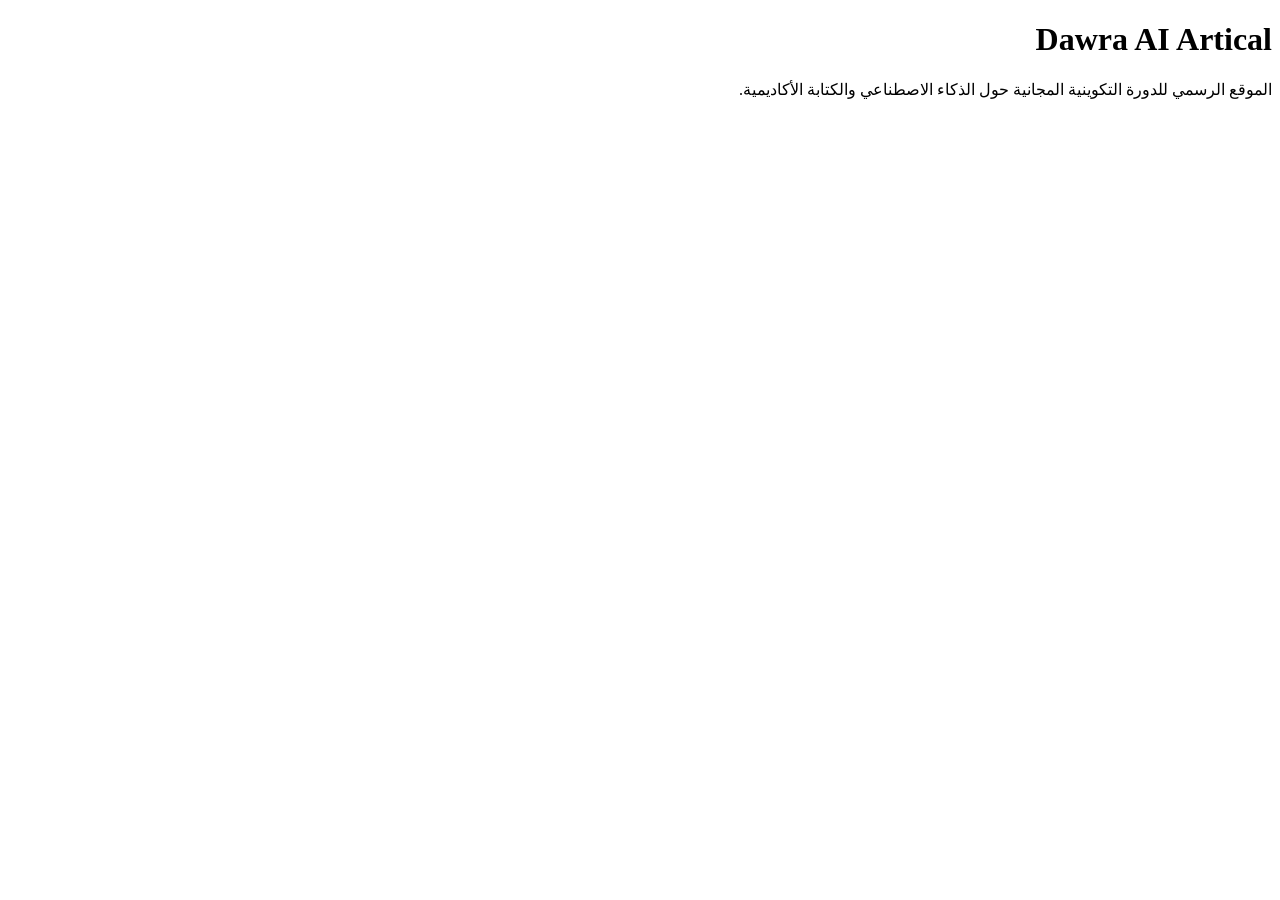
==== website/index.html @ 4ac56933 "chore: initialize website/index.html" ====
<!DOCTYPE html>
<html lang="ar" dir="rtl">
<head>
  <meta charset="UTF-8">
  <meta name="viewport" content="width=device-width, initial-scale=1.0">
  <title>Dawra AI Artical</title>
  <link rel="stylesheet" href="assets/css/style.css">
</head>
<body>
  <main>
    <h1>Dawra AI Artical</h1>
    <p>الموقع الرسمي للدورة التكوينية المجانية حول الذكاء الاصطناعي والكتابة الأكاديمية.</p>
  </main>

  <script src="assets/js/app.js"></script>
</body>
</html>
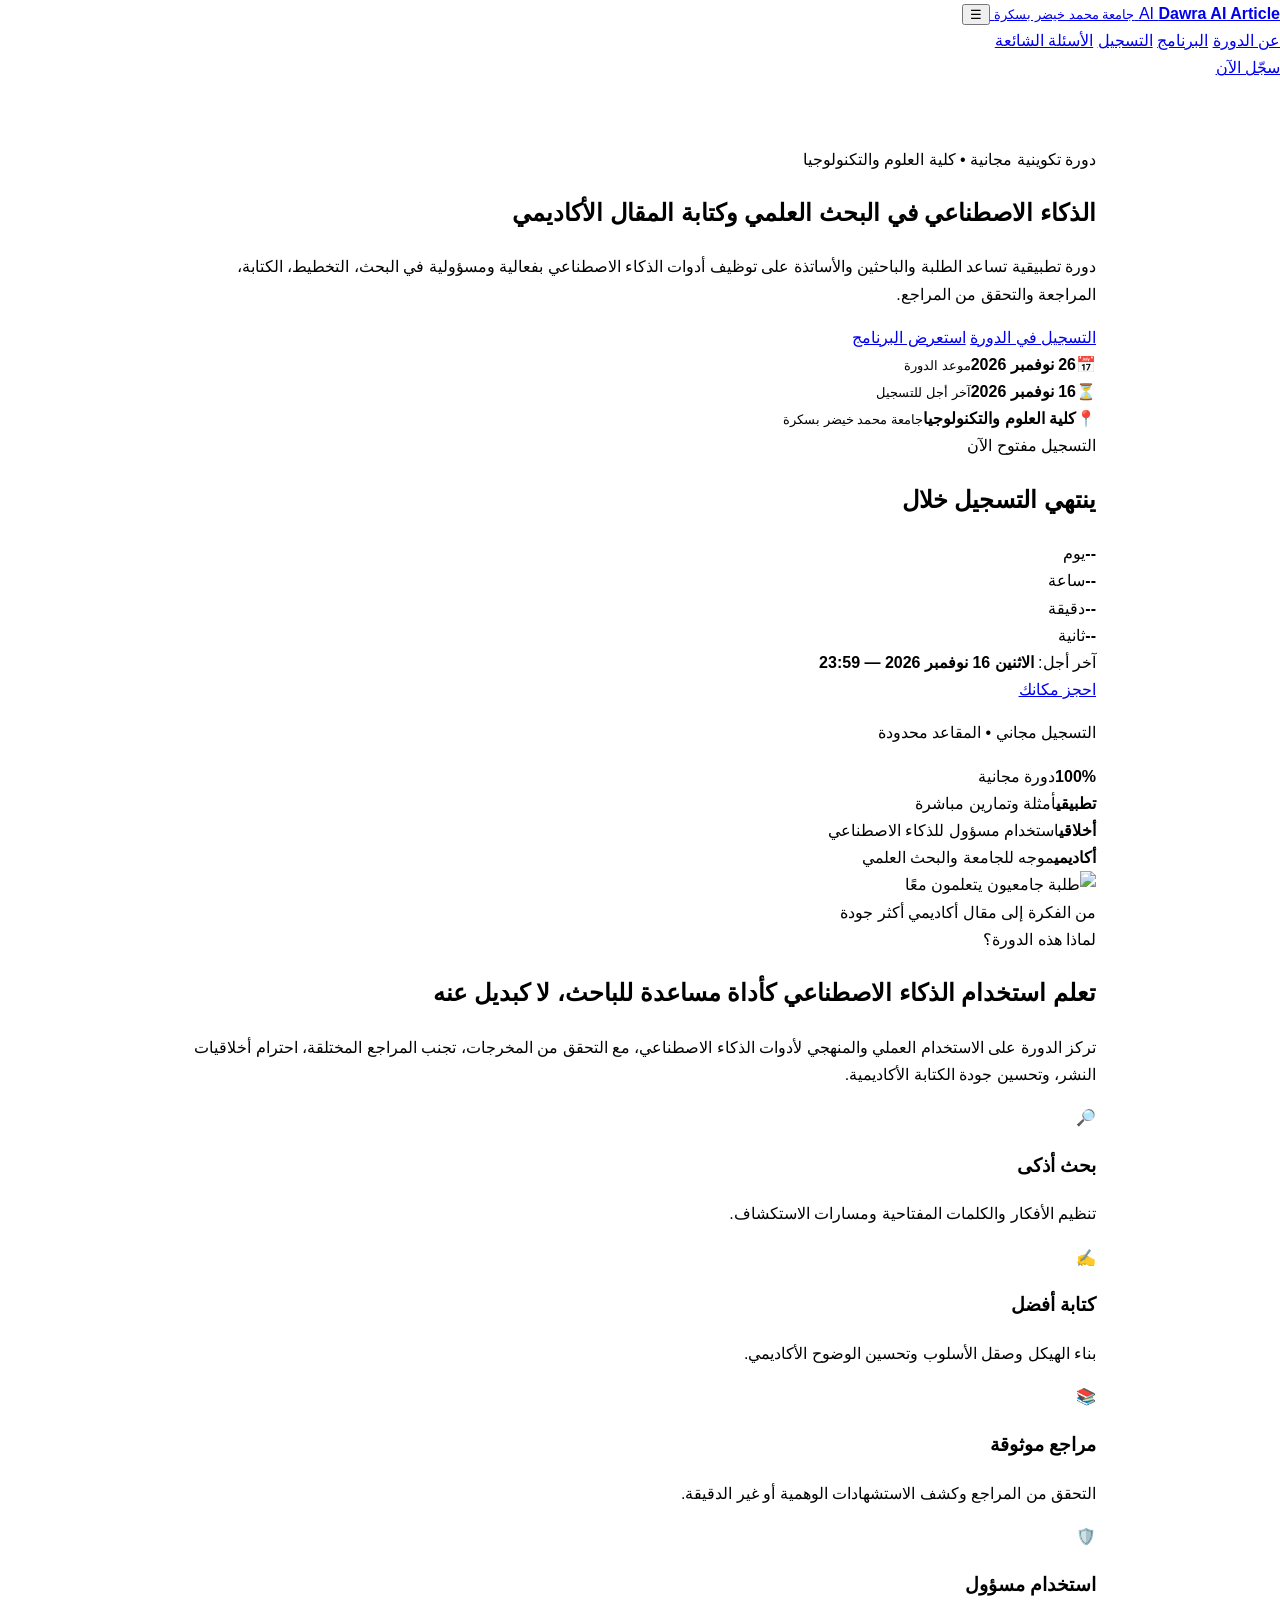
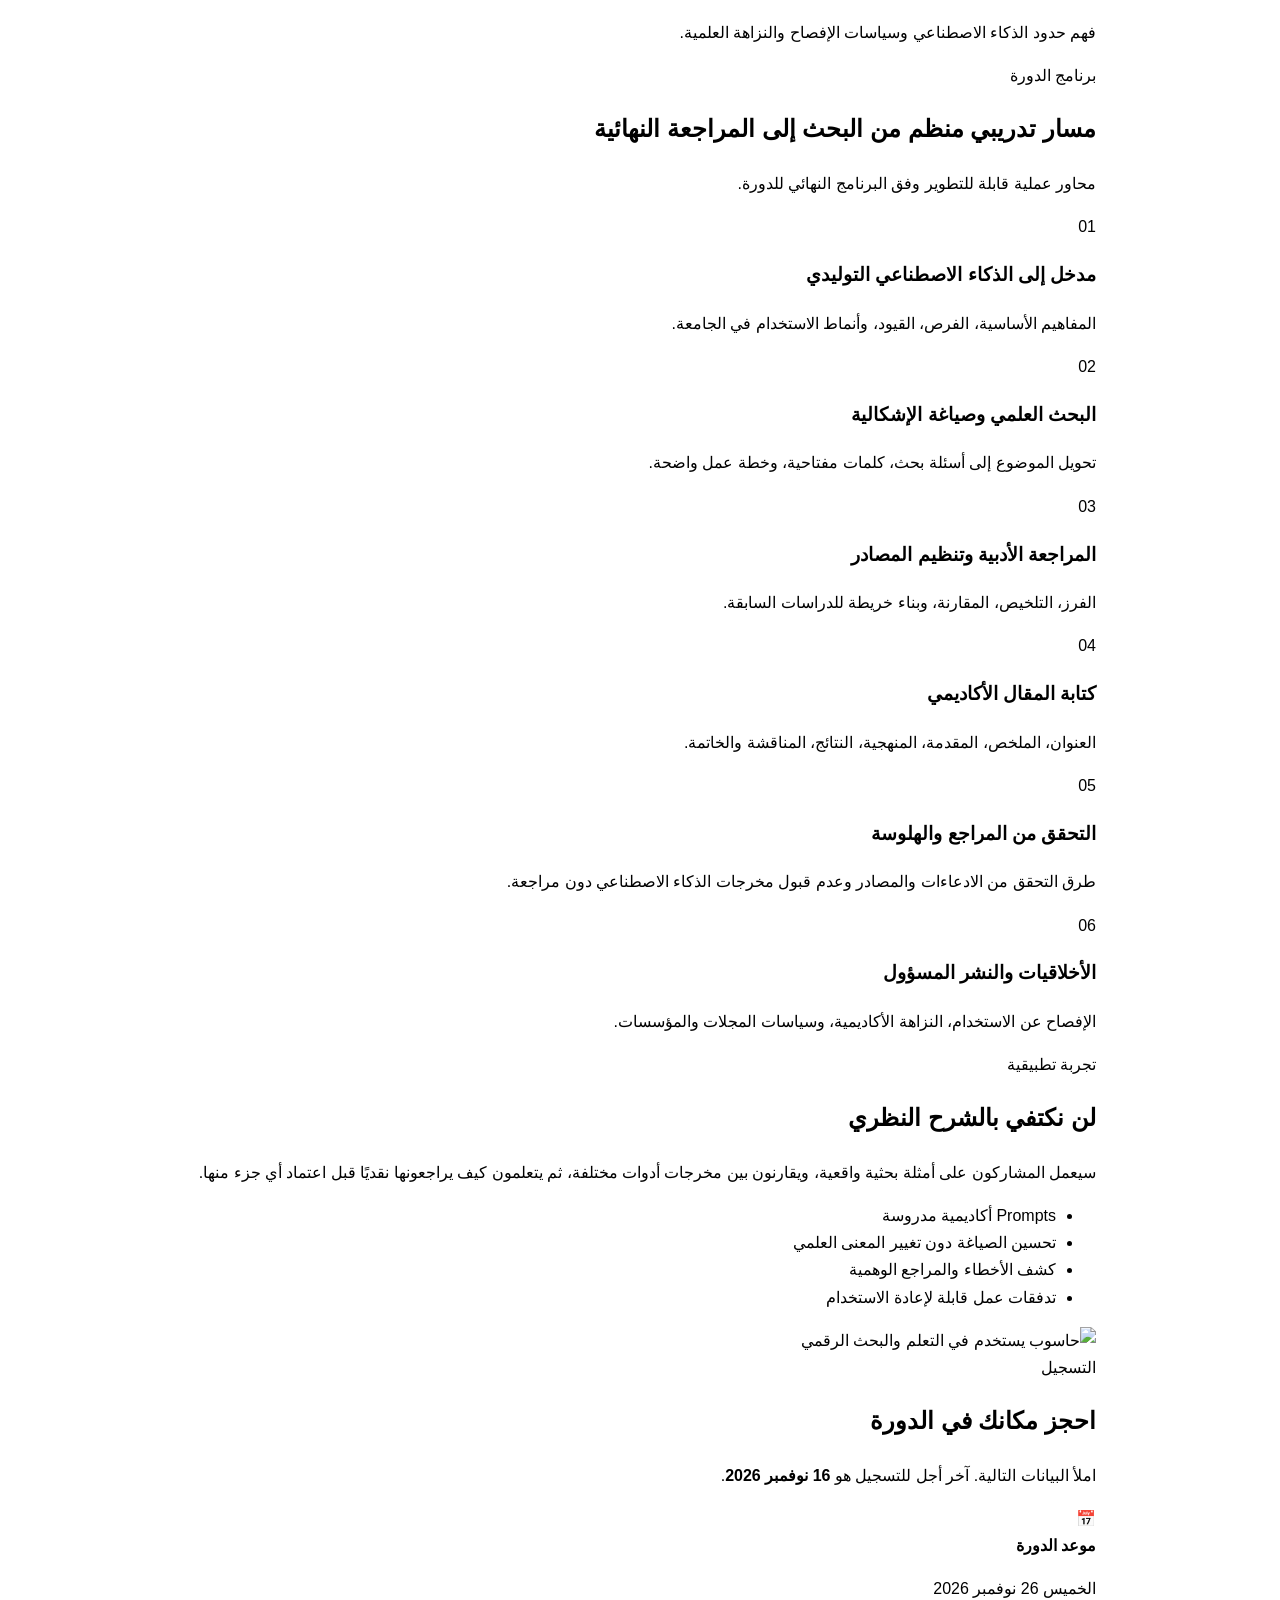
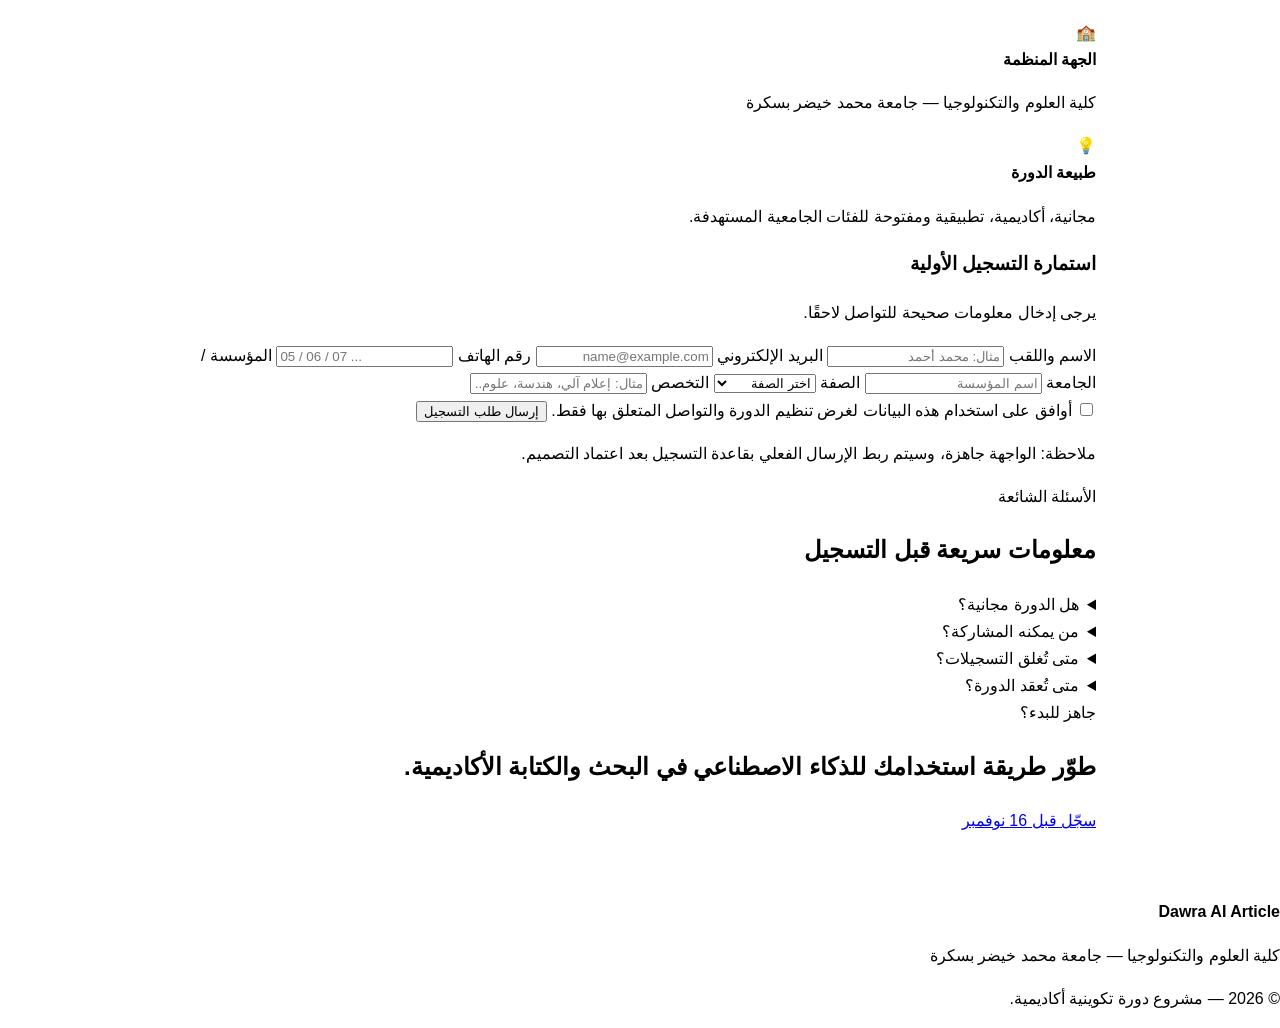
==== commit c2850a50: "feat: redesign course landing page" ====
--- a/website/index.html
+++ b/website/index.html
@@ -3,14 +3,241 @@
 <head>
   <meta charset="UTF-8">
   <meta name="viewport" content="width=device-width, initial-scale=1.0">
-  <title>Dawra AI Artical</title>
+  <meta name="description" content="دورة تكوينية مجانية حول الذكاء الاصطناعي في البحث العلمي وكتابة المقال الأكاديمي - كلية العلوم والتكنولوجيا، جامعة محمد خيضر بسكرة.">
+  <title>دورة الذكاء الاصطناعي والكتابة الأكاديمية | جامعة بسكرة</title>
+  <link rel="preconnect" href="https://fonts.googleapis.com">
+  <link rel="preconnect" href="https://fonts.gstatic.com" crossorigin>
+  <link href="https://fonts.googleapis.com/css2?family=Cairo:wght@400;500;600;700;800&display=swap" rel="stylesheet">
   <link rel="stylesheet" href="assets/css/style.css">
 </head>
 <body>
-  <main>
-    <h1>Dawra AI Artical</h1>
-    <p>الموقع الرسمي للدورة التكوينية المجانية حول الذكاء الاصطناعي والكتابة الأكاديمية.</p>
+  <header class="topbar">
+    <div class="container topbar-inner">
+      <a class="brand" href="#home" aria-label="الصفحة الرئيسية">
+        <span class="brand-mark">AI</span>
+        <span>
+          <strong>Dawra AI Article</strong>
+          <small>جامعة محمد خيضر بسكرة</small>
+        </span>
+      </a>
+      <button class="menu-toggle" type="button" aria-label="فتح القائمة" aria-expanded="false">☰</button>
+      <nav class="nav" aria-label="التنقل الرئيسي">
+        <a href="#about">عن الدورة</a>
+        <a href="#program">البرنامج</a>
+        <a href="#register">التسجيل</a>
+        <a href="#faq">الأسئلة الشائعة</a>
+      </nav>
+      <a class="btn btn-small btn-primary desktop-cta" href="#register">سجّل الآن</a>
+    </div>
+  </header>
+
+  <main id="home">
+    <section class="hero">
+      <div class="hero-overlay"></div>
+      <div class="container hero-grid">
+        <div class="hero-content">
+          <div class="eyebrow">دورة تكوينية مجانية • كلية العلوم والتكنولوجيا</div>
+          <h1>الذكاء الاصطناعي في <span>البحث العلمي وكتابة المقال الأكاديمي</span></h1>
+          <p class="hero-lead">
+            دورة تطبيقية تساعد الطلبة والباحثين والأساتذة على توظيف أدوات الذكاء الاصطناعي
+            بفعالية ومسؤولية في البحث، التخطيط، الكتابة، المراجعة والتحقق من المراجع.
+          </p>
+          <div class="hero-actions">
+            <a class="btn btn-primary" href="#register">التسجيل في الدورة</a>
+            <a class="btn btn-ghost" href="#program">استعرض البرنامج</a>
+          </div>
+          <div class="hero-meta">
+            <div><span>📅</span><strong>26 نوفمبر 2026</strong><small>موعد الدورة</small></div>
+            <div><span>⏳</span><strong>16 نوفمبر 2026</strong><small>آخر أجل للتسجيل</small></div>
+            <div><span>📍</span><strong>كلية العلوم والتكنولوجيا</strong><small>جامعة محمد خيضر بسكرة</small></div>
+          </div>
+        </div>
+
+        <aside class="countdown-card" aria-label="العد التنازلي للتسجيل">
+          <span class="countdown-label">التسجيل مفتوح الآن</span>
+          <h2>ينتهي التسجيل خلال</h2>
+          <div class="countdown" id="countdown">
+            <div><strong id="days">--</strong><span>يوم</span></div>
+            <div><strong id="hours">--</strong><span>ساعة</span></div>
+            <div><strong id="minutes">--</strong><span>دقيقة</span></div>
+            <div><strong id="seconds">--</strong><span>ثانية</span></div>
+          </div>
+          <div class="deadline-note">
+            آخر أجل: <strong>الاثنين 16 نوفمبر 2026 — 23:59</strong>
+          </div>
+          <a class="btn btn-primary btn-block" href="#register">احجز مكانك</a>
+          <p class="microcopy">التسجيل مجاني • المقاعد محدودة</p>
+        </aside>
+      </div>
+    </section>
+
+    <section class="stats-strip" aria-label="معلومات مختصرة">
+      <div class="container stats-grid">
+        <div><strong>100%</strong><span>دورة مجانية</span></div>
+        <div><strong>تطبيقي</strong><span>أمثلة وتمارين مباشرة</span></div>
+        <div><strong>أخلاقي</strong><span>استخدام مسؤول للذكاء الاصطناعي</span></div>
+        <div><strong>أكاديمي</strong><span>موجه للجامعة والبحث العلمي</span></div>
+      </div>
+    </section>
+
+    <section class="section" id="about">
+      <div class="container split">
+        <div class="media-card">
+          <img src="https://images.unsplash.com/photo-1523240795612-9a054b0db644?auto=format&fit=crop&w=1200&q=85" alt="طلبة جامعيون يتعلمون معًا">
+          <div class="media-badge">من الفكرة إلى مقال أكاديمي أكثر جودة</div>
+        </div>
+        <div>
+          <span class="section-kicker">لماذا هذه الدورة؟</span>
+          <h2>تعلم استخدام الذكاء الاصطناعي كأداة مساعدة للباحث، لا كبديل عنه</h2>
+          <p class="section-text">
+            تركز الدورة على الاستخدام العملي والمنهجي لأدوات الذكاء الاصطناعي، مع التحقق من
+            المخرجات، تجنب المراجع المختلقة، احترام أخلاقيات النشر، وتحسين جودة الكتابة الأكاديمية.
+          </p>
+          <div class="feature-grid">
+            <article><span>🔎</span><h3>بحث أذكى</h3><p>تنظيم الأفكار والكلمات المفتاحية ومسارات الاستكشاف.</p></article>
+            <article><span>✍️</span><h3>كتابة أفضل</h3><p>بناء الهيكل وصقل الأسلوب وتحسين الوضوح الأكاديمي.</p></article>
+            <article><span>📚</span><h3>مراجع موثوقة</h3><p>التحقق من المراجع وكشف الاستشهادات الوهمية أو غير الدقيقة.</p></article>
+            <article><span>🛡️</span><h3>استخدام مسؤول</h3><p>فهم حدود الذكاء الاصطناعي وسياسات الإفصاح والنزاهة العلمية.</p></article>
+          </div>
+        </div>
+      </div>
+    </section>
+
+    <section class="section section-soft" id="program">
+      <div class="container">
+        <div class="section-heading">
+          <span class="section-kicker">برنامج الدورة</span>
+          <h2>مسار تدريبي منظم من البحث إلى المراجعة النهائية</h2>
+          <p>محاور عملية قابلة للتطوير وفق البرنامج النهائي للدورة.</p>
+        </div>
+        <div class="timeline">
+          <article><span class="step">01</span><div><h3>مدخل إلى الذكاء الاصطناعي التوليدي</h3><p>المفاهيم الأساسية، الفرص، القيود، وأنماط الاستخدام في الجامعة.</p></div></article>
+          <article><span class="step">02</span><div><h3>البحث العلمي وصياغة الإشكالية</h3><p>تحويل الموضوع إلى أسئلة بحث، كلمات مفتاحية، وخطة عمل واضحة.</p></div></article>
+          <article><span class="step">03</span><div><h3>المراجعة الأدبية وتنظيم المصادر</h3><p>الفرز، التلخيص، المقارنة، وبناء خريطة للدراسات السابقة.</p></div></article>
+          <article><span class="step">04</span><div><h3>كتابة المقال الأكاديمي</h3><p>العنوان، الملخص، المقدمة، المنهجية، النتائج، المناقشة والخاتمة.</p></div></article>
+          <article><span class="step">05</span><div><h3>التحقق من المراجع والهلوسة</h3><p>طرق التحقق من الادعاءات والمصادر وعدم قبول مخرجات الذكاء الاصطناعي دون مراجعة.</p></div></article>
+          <article><span class="step">06</span><div><h3>الأخلاقيات والنشر المسؤول</h3><p>الإفصاح عن الاستخدام، النزاهة الأكاديمية، وسياسات المجلات والمؤسسات.</p></div></article>
+        </div>
+      </div>
+    </section>
+
+    <section class="section showcase">
+      <div class="container showcase-grid">
+        <div>
+          <span class="section-kicker light">تجربة تطبيقية</span>
+          <h2>لن نكتفي بالشرح النظري</h2>
+          <p>سيعمل المشاركون على أمثلة بحثية واقعية، ويقارنون بين مخرجات أدوات مختلفة، ثم يتعلمون كيف يراجعونها نقديًا قبل اعتماد أي جزء منها.</p>
+          <ul class="check-list">
+            <li>Prompts أكاديمية مدروسة</li>
+            <li>تحسين الصياغة دون تغيير المعنى العلمي</li>
+            <li>كشف الأخطاء والمراجع الوهمية</li>
+            <li>تدفقات عمل قابلة لإعادة الاستخدام</li>
+          </ul>
+        </div>
+        <img src="https://images.unsplash.com/photo-1516321318423-f06f85e504b3?auto=format&fit=crop&w=1200&q=85" alt="حاسوب يستخدم في التعلم والبحث الرقمي">
+      </div>
+    </section>
+
+    <section class="section" id="register">
+      <div class="container registration-grid">
+        <div class="registration-copy">
+          <span class="section-kicker">التسجيل</span>
+          <h2>احجز مكانك في الدورة</h2>
+          <p>املأ البيانات التالية. آخر أجل للتسجيل هو <strong>16 نوفمبر 2026</strong>.</p>
+          <div class="info-box">
+            <span>📅</span>
+            <div><strong>موعد الدورة</strong><p>الخميس 26 نوفمبر 2026</p></div>
+          </div>
+          <div class="info-box">
+            <span>🏫</span>
+            <div><strong>الجهة المنظمة</strong><p>كلية العلوم والتكنولوجيا — جامعة محمد خيضر بسكرة</p></div>
+          </div>
+          <div class="info-box">
+            <span>💡</span>
+            <div><strong>طبيعة الدورة</strong><p>مجانية، أكاديمية، تطبيقية ومفتوحة للفئات الجامعية المستهدفة.</p></div>
+          </div>
+        </div>
+
+        <form class="registration-form" id="registrationForm">
+          <div class="form-head">
+            <h3>استمارة التسجيل الأولية</h3>
+            <p>يرجى إدخال معلومات صحيحة للتواصل لاحقًا.</p>
+          </div>
+          <div class="field-grid">
+            <label>الاسم واللقب
+              <input type="text" name="fullName" autocomplete="name" required placeholder="مثال: محمد أحمد">
+            </label>
+            <label>البريد الإلكتروني
+              <input type="email" name="email" autocomplete="email" required placeholder="name@example.com">
+            </label>
+            <label>رقم الهاتف
+              <input type="tel" name="phone" autocomplete="tel" required placeholder="05 / 06 / 07 ...">
+            </label>
+            <label>المؤسسة / الجامعة
+              <input type="text" name="institution" required placeholder="اسم المؤسسة">
+            </label>
+            <label>الصفة
+              <select name="profile" required>
+                <option value="">اختر الصفة</option>
+                <option>طالب ليسانس</option>
+                <option>طالب ماستر</option>
+                <option>طالب دكتوراه</option>
+                <option>أستاذ جامعي</option>
+                <option>باحث</option>
+                <option>موظف جامعي</option>
+                <option>أخرى</option>
+              </select>
+            </label>
+            <label>التخصص
+              <input type="text" name="specialty" required placeholder="مثال: إعلام آلي، هندسة، علوم...">
+            </label>
+          </div>
+          <label class="consent">
+            <input type="checkbox" required>
+            <span>أوافق على استخدام هذه البيانات لغرض تنظيم الدورة والتواصل المتعلق بها فقط.</span>
+          </label>
+          <button class="btn btn-primary btn-block" type="submit">إرسال طلب التسجيل</button>
+          <p class="form-note">ملاحظة: الواجهة جاهزة، وسيتم ربط الإرسال الفعلي بقاعدة التسجيل بعد اعتماد التصميم.</p>
+          <div class="form-message" id="formMessage" role="status" aria-live="polite"></div>
+        </form>
+      </div>
+    </section>
+
+    <section class="section section-soft" id="faq">
+      <div class="container">
+        <div class="section-heading">
+          <span class="section-kicker">الأسئلة الشائعة</span>
+          <h2>معلومات سريعة قبل التسجيل</h2>
+        </div>
+        <div class="faq-list">
+          <details><summary>هل الدورة مجانية؟</summary><p>نعم، الدورة معلنة كدورة تكوينية مجانية.</p></details>
+          <details><summary>من يمكنه المشاركة؟</summary><p>الطلبة، طلبة الدكتوراه، الباحثون، الأساتذة والمهتمون بالكتابة الأكاديمية والذكاء الاصطناعي.</p></details>
+          <details><summary>متى تُغلق التسجيلات؟</summary><p>يُغلق التسجيل يوم 16 نوفمبر 2026 الساعة 23:59 بتوقيت الجزائر.</p></details>
+          <details><summary>متى تُعقد الدورة؟</summary><p>الموعد المقترح هو الخميس 26 نوفمبر 2026.</p></details>
+        </div>
+      </div>
+    </section>
+
+    <section class="final-cta">
+      <div class="container final-cta-inner">
+        <div>
+          <span>جاهز للبدء؟</span>
+          <h2>طوّر طريقة استخدامك للذكاء الاصطناعي في البحث والكتابة الأكاديمية.</h2>
+        </div>
+        <a class="btn btn-light" href="#register">سجّل قبل 16 نوفمبر</a>
+      </div>
+    </section>
   </main>
+
+  <footer>
+    <div class="container footer-inner">
+      <div>
+        <strong>Dawra AI Article</strong>
+        <p>كلية العلوم والتكنولوجيا — جامعة محمد خيضر بسكرة</p>
+      </div>
+      <p>© 2026 — مشروع دورة تكوينية أكاديمية.</p>
+    </div>
+  </footer>
 
   <script src="assets/js/app.js"></script>
 </body>
--- a/website/assets/css/style.css
+++ b/website/assets/css/style.css
@@ -0,0 +1,15 @@
+* {
+  box-sizing: border-box;
+}
+
+body {
+  margin: 0;
+  font-family: Arial, sans-serif;
+  line-height: 1.7;
+}
+
+main {
+  max-width: 960px;
+  margin: 0 auto;
+  padding: 64px 24px;
+}
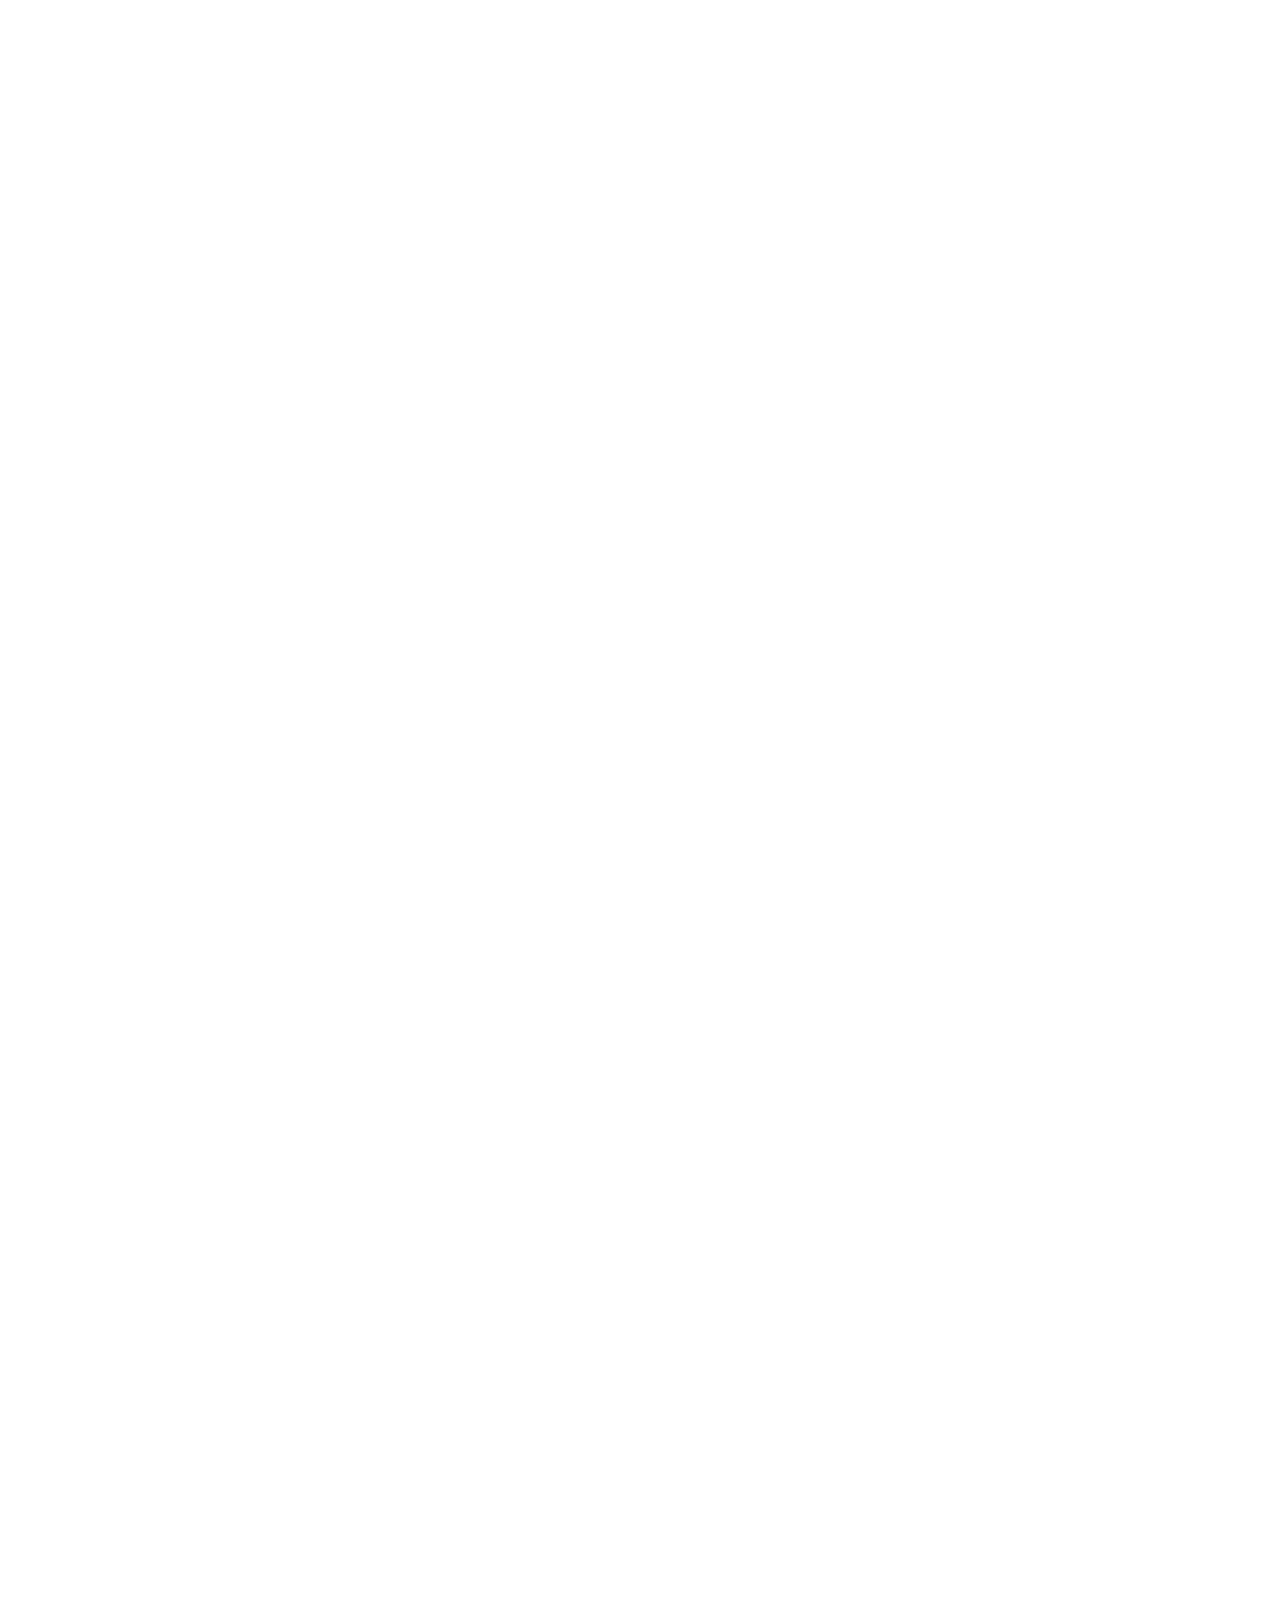
==== commit f7c01d32: "feat: connect registration form to email delivery" ====
--- a/website/index.html
+++ b/website/index.html
@@ -158,7 +158,14 @@
           </div>
         </div>
 
-        <form class="registration-form" id="registrationForm">
+        <form class="registration-form" id="registrationForm"
+          action="https://formsubmit.co/phychy1001@gmail.com"
+          method="POST">
+          <input type="hidden" name="_subject" value="طلب تسجيل جديد - دورة الذكاء الاصطناعي 26 نوفمبر 2026">
+          <input type="hidden" name="_template" value="table">
+          <input type="hidden" name="_url" value="https://azzouchy12-bit.github.io/dawra-Ai-artical/website/">
+          <input type="text" name="_honey" tabindex="-1" autocomplete="off" aria-hidden="true"
+                 style="position:absolute;left:-9999px;width:1px;height:1px;opacity:0;">
           <div class="form-head">
             <h3>استمارة التسجيل الأولية</h3>
             <p>يرجى إدخال معلومات صحيحة للتواصل لاحقًا.</p>
@@ -197,7 +204,7 @@
             <span>أوافق على استخدام هذه البيانات لغرض تنظيم الدورة والتواصل المتعلق بها فقط.</span>
           </label>
           <button class="btn btn-primary btn-block" type="submit">إرسال طلب التسجيل</button>
-          <p class="form-note">ملاحظة: الواجهة جاهزة، وسيتم ربط الإرسال الفعلي بقاعدة التسجيل بعد اعتماد التصميم.</p>
+          <p class="form-note">تُرسل بيانات التسجيل إلى بريد تنظيم الدورة عبر خدمة FormSubmit، وتُستخدم فقط لأغراض تنظيم الدورة والتواصل المتعلق بها.</p>
           <div class="form-message" id="formMessage" role="status" aria-live="polite"></div>
         </form>
       </div>
--- a/website/assets/css/style.css
+++ b/website/assets/css/style.css
@@ -1,15 +1,233 @@
-* {
-  box-sizing: border-box;
-}
-
+:root {
+  --navy: #0b1735;
+  --navy-2: #122552;
+  --blue: #2563eb;
+  --cyan: #22d3ee;
+  --gold: #f59e0b;
+  --ink: #14213d;
+  --muted: #667085;
+  --soft: #f5f8ff;
+  --white: #ffffff;
+  --line: #dfe7f3;
+  --success: #0f9f6e;
+  --shadow: 0 22px 60px rgba(11, 23, 53, .14);
+}
+
+* { box-sizing: border-box; }
+html { scroll-behavior: smooth; }
 body {
   margin: 0;
-  font-family: Arial, sans-serif;
-  line-height: 1.7;
-}
-
-main {
-  max-width: 960px;
-  margin: 0 auto;
-  padding: 64px 24px;
-}
+  font-family: "Cairo", system-ui, -apple-system, BlinkMacSystemFont, "Segoe UI", sans-serif;
+  color: var(--ink);
+  background: var(--white);
+  line-height: 1.8;
+}
+img { max-width: 100%; display: block; }
+a { color: inherit; text-decoration: none; }
+button, input, select { font: inherit; }
+.container { width: min(1180px, calc(100% - 40px)); margin-inline: auto; }
+
+.topbar {
+  position: sticky;
+  top: 0;
+  z-index: 100;
+  background: rgba(255,255,255,.94);
+  backdrop-filter: blur(16px);
+  border-bottom: 1px solid rgba(223,231,243,.8);
+}
+.topbar-inner { min-height: 78px; display: flex; align-items: center; gap: 28px; }
+.brand { display: flex; align-items: center; gap: 12px; margin-left: auto; }
+.brand-mark {
+  width: 46px; height: 46px; display: grid; place-items: center;
+  border-radius: 14px; color: #fff; font-weight: 800;
+  background: linear-gradient(135deg, var(--blue), var(--cyan));
+  box-shadow: 0 10px 25px rgba(37,99,235,.22);
+}
+.brand strong, .brand small { display: block; }
+.brand strong { color: var(--navy); }
+.brand small { color: var(--muted); font-size: 11px; margin-top: -3px; }
+.nav { display: flex; align-items: center; gap: 24px; font-weight: 600; color: #344054; }
+.nav a:hover { color: var(--blue); }
+.menu-toggle { display: none; border: 0; background: transparent; font-size: 26px; cursor: pointer; }
+
+.btn {
+  display: inline-flex; align-items: center; justify-content: center;
+  min-height: 52px; padding: 0 24px; border: 0; border-radius: 14px;
+  font-weight: 800; cursor: pointer; transition: transform .2s ease, box-shadow .2s ease, background .2s ease;
+}
+.btn:hover { transform: translateY(-2px); }
+.btn-primary { color: #fff; background: linear-gradient(135deg, #2563eb, #0ea5e9); box-shadow: 0 14px 28px rgba(37,99,235,.25); }
+.btn-ghost { color: #fff; border: 1px solid rgba(255,255,255,.38); background: rgba(255,255,255,.08); }
+.btn-light { color: var(--navy); background: #fff; }
+.btn-small { min-height: 42px; padding-inline: 18px; border-radius: 12px; font-size: 14px; }
+.btn-block { width: 100%; }
+
+.hero {
+  position: relative;
+  min-height: 700px;
+  display: flex;
+  align-items: center;
+  overflow: hidden;
+  color: #fff;
+  background:
+    linear-gradient(110deg, rgba(5,15,40,.95) 10%, rgba(13,34,77,.88) 52%, rgba(11,23,53,.72) 100%),
+    url("https://images.unsplash.com/photo-1531482615713-2afd69097998?auto=format&fit=crop&w=1800&q=88") center/cover;
+}
+.hero::before {
+  content: "";
+  position: absolute; inset: auto -120px -180px auto;
+  width: 520px; height: 520px; border-radius: 50%;
+  background: rgba(34,211,238,.13); filter: blur(8px);
+}
+.hero-overlay { position: absolute; inset: 0; background: radial-gradient(circle at 70% 35%, rgba(37,99,235,.18), transparent 38%); }
+.hero-grid {
+  position: relative; z-index: 2;
+  display: grid; grid-template-columns: 1.35fr .65fr;
+  align-items: center; gap: 70px; padding-block: 90px;
+}
+.eyebrow, .section-kicker {
+  display: inline-flex; align-items: center; gap: 8px;
+  padding: 7px 13px; border-radius: 999px;
+  font-size: 13px; font-weight: 800; letter-spacing: .2px;
+}
+.eyebrow { color: #dff9ff; border: 1px solid rgba(255,255,255,.22); background: rgba(255,255,255,.08); }
+.hero h1 { max-width: 820px; margin: 18px 0; font-size: clamp(38px, 5vw, 68px); line-height: 1.22; letter-spacing: -1.2px; }
+.hero h1 span { color: #67e8f9; }
+.hero-lead { max-width: 780px; margin: 0 0 28px; color: #dbe7ff; font-size: 18px; }
+.hero-actions { display: flex; flex-wrap: wrap; gap: 12px; margin-bottom: 34px; }
+.hero-meta { display: grid; grid-template-columns: repeat(3, 1fr); gap: 14px; }
+.hero-meta > div {
+  display: grid; grid-template-columns: auto 1fr; column-gap: 9px; align-items: center;
+  padding: 14px 15px; border: 1px solid rgba(255,255,255,.12); border-radius: 16px;
+  background: rgba(255,255,255,.06); backdrop-filter: blur(10px);
+}
+.hero-meta span { grid-row: span 2; font-size: 22px; }
+.hero-meta strong { font-size: 13px; }
+.hero-meta small { color: #b9c7e6; font-size: 11px; }
+
+.countdown-card {
+  padding: 30px; border: 1px solid rgba(255,255,255,.19); border-radius: 26px;
+  background: rgba(255,255,255,.10); backdrop-filter: blur(22px); box-shadow: var(--shadow);
+}
+.countdown-label { color: #b9f6d6; font-size: 13px; font-weight: 800; }
+.countdown-card h2 { margin: 5px 0 20px; font-size: 25px; }
+.countdown { display: grid; grid-template-columns: repeat(4,1fr); gap: 8px; direction: ltr; }
+.countdown div { padding: 13px 6px; text-align: center; border-radius: 14px; background: rgba(6,17,43,.62); }
+.countdown strong, .countdown span { display: block; }
+.countdown strong { font-size: 28px; line-height: 1.15; }
+.countdown span { margin-top: 4px; color: #bac6dd; font-size: 11px; }
+.deadline-note { margin: 18px 0; padding: 12px; border-radius: 12px; color: #dce7ff; background: rgba(255,255,255,.07); font-size: 13px; }
+.deadline-note strong { display: block; color: #fff; }
+.microcopy { margin: 11px 0 0; text-align: center; color: #b9c7e6; font-size: 12px; }
+
+.stats-strip { background: var(--navy); color: #fff; }
+.stats-grid { display: grid; grid-template-columns: repeat(4, 1fr); }
+.stats-grid div { padding: 26px 18px; text-align: center; border-left: 1px solid rgba(255,255,255,.08); }
+.stats-grid strong, .stats-grid span { display: block; }
+.stats-grid strong { color: #67e8f9; font-size: 21px; }
+.stats-grid span { color: #cad4e7; font-size: 13px; }
+
+.section { padding: 94px 0; }
+.section-soft { background: var(--soft); }
+.split { display: grid; grid-template-columns: .85fr 1.15fr; gap: 68px; align-items: center; }
+.media-card { position: relative; }
+.media-card img { width: 100%; min-height: 520px; object-fit: cover; border-radius: 26px; box-shadow: var(--shadow); }
+.media-badge {
+  position: absolute; right: 24px; left: 24px; bottom: 24px;
+  padding: 18px 20px; border-radius: 16px; color: #fff; font-weight: 800;
+  background: rgba(11,23,53,.84); backdrop-filter: blur(12px);
+}
+.section-kicker { color: #175cd3; background: #eaf2ff; }
+.section-kicker.light { color: #dff9ff; background: rgba(255,255,255,.08); }
+.section h2, .showcase h2 { margin: 14px 0 16px; color: var(--navy); font-size: clamp(30px, 4vw, 45px); line-height: 1.35; }
+.section-text, .section-heading p { color: var(--muted); font-size: 17px; }
+.feature-grid { display: grid; grid-template-columns: repeat(2,1fr); gap: 14px; margin-top: 28px; }
+.feature-grid article { padding: 20px; border: 1px solid var(--line); border-radius: 18px; background: #fff; }
+.feature-grid article > span { font-size: 25px; }
+.feature-grid h3 { margin: 8px 0 3px; color: var(--navy); font-size: 17px; }
+.feature-grid p { margin: 0; color: var(--muted); font-size: 13px; }
+.section-heading { max-width: 780px; margin: 0 auto 42px; text-align: center; }
+.timeline { display: grid; grid-template-columns: repeat(3,1fr); gap: 18px; }
+.timeline article { display: flex; gap: 16px; padding: 24px; border: 1px solid var(--line); border-radius: 20px; background: #fff; box-shadow: 0 10px 25px rgba(20,33,61,.04); }
+.step { flex: 0 0 46px; height: 46px; display: grid; place-items: center; border-radius: 13px; color: #fff; font-weight: 800; background: linear-gradient(135deg, var(--blue), #0ea5e9); }
+.timeline h3 { margin: 0 0 7px; color: var(--navy); font-size: 17px; }
+.timeline p { margin: 0; color: var(--muted); font-size: 13px; }
+
+.showcase { color: #fff; background: linear-gradient(135deg, #07142f 0%, #12376c 62%, #0e7490 100%); }
+.showcase-grid { display: grid; grid-template-columns: 1fr .8fr; gap: 64px; align-items: center; }
+.showcase h2 { color: #fff; }
+.showcase p { color: #d6e2f6; font-size: 17px; }
+.showcase img { width: 100%; min-height: 430px; object-fit: cover; border-radius: 26px; border: 1px solid rgba(255,255,255,.14); box-shadow: var(--shadow); }
+.check-list { list-style: none; padding: 0; margin: 28px 0 0; display: grid; grid-template-columns: repeat(2,1fr); gap: 12px; }
+.check-list li { padding: 13px 15px; border-radius: 13px; background: rgba(255,255,255,.08); }
+.check-list li::before { content: "✓"; margin-left: 8px; color: #67e8f9; font-weight: 900; }
+
+.registration-grid { display: grid; grid-template-columns: .75fr 1.25fr; gap: 58px; align-items: start; }
+.registration-copy > p { color: var(--muted); }
+.info-box { display: flex; gap: 14px; padding: 18px; margin-top: 13px; border: 1px solid var(--line); border-radius: 16px; background: #fff; }
+.info-box > span { font-size: 25px; }
+.info-box strong { color: var(--navy); }
+.info-box p { margin: 0; color: var(--muted); font-size: 13px; }
+.registration-form { padding: 30px; border: 1px solid var(--line); border-radius: 24px; background: #fff; box-shadow: var(--shadow); }
+.form-head { margin-bottom: 22px; }
+.form-head h3 { margin: 0; color: var(--navy); font-size: 24px; }
+.form-head p { margin: 4px 0 0; color: var(--muted); font-size: 13px; }
+.field-grid { display: grid; grid-template-columns: repeat(2,1fr); gap: 16px; }
+label { color: #344054; font-size: 13px; font-weight: 700; }
+input, select {
+  width: 100%; min-height: 50px; margin-top: 7px; padding: 0 14px;
+  border: 1px solid #d7dfeb; border-radius: 12px; outline: none; background: #fbfcfe;
+}
+input:focus, select:focus { border-color: #6090ff; box-shadow: 0 0 0 4px rgba(37,99,235,.09); }
+.consent { display: flex; gap: 9px; align-items: flex-start; margin: 18px 0; font-weight: 500; }
+.consent input { width: 18px; min-height: auto; margin-top: 5px; }
+.form-note { color: var(--muted); font-size: 11px; text-align: center; }
+.form-message { display: none; margin-top: 12px; padding: 12px 14px; border-radius: 12px; font-size: 13px; }
+.form-message.show { display: block; }
+.form-message.success { color: #05603a; background: #e7f8ef; border: 1px solid #b8e8ce; }
+
+.faq-list { max-width: 880px; margin: 0 auto; display: grid; gap: 12px; }
+details { padding: 18px 20px; border: 1px solid var(--line); border-radius: 15px; background: #fff; }
+summary { cursor: pointer; color: var(--navy); font-weight: 800; }
+details p { margin-bottom: 0; color: var(--muted); }
+
+.final-cta { padding: 54px 0; color: #fff; background: linear-gradient(135deg, #1d4ed8, #0891b2); }
+.final-cta-inner { display: flex; align-items: center; justify-content: space-between; gap: 32px; }
+.final-cta span { color: #dff8ff; font-size: 13px; font-weight: 800; }
+.final-cta h2 { max-width: 760px; margin: 6px 0 0; font-size: 28px; line-height: 1.5; }
+footer { padding: 34px 0; color: #b9c4da; background: #071128; }
+.footer-inner { display: flex; align-items: center; justify-content: space-between; gap: 20px; }
+.footer-inner strong { color: #fff; }
+.footer-inner p { margin: 2px 0; font-size: 12px; }
+
+@media (max-width: 980px) {
+  .desktop-cta { display: none; }
+  .nav { position: absolute; top: 78px; right: 20px; left: 20px; display: none; flex-direction: column; align-items: stretch; padding: 18px; border: 1px solid var(--line); border-radius: 16px; background: #fff; box-shadow: var(--shadow); }
+  .nav.open { display: flex; }
+  .menu-toggle { display: block; }
+  .hero-grid, .split, .showcase-grid, .registration-grid { grid-template-columns: 1fr; }
+  .hero-grid { gap: 36px; }
+  .countdown-card { max-width: 600px; }
+  .timeline { grid-template-columns: repeat(2,1fr); }
+  .stats-grid { grid-template-columns: repeat(2,1fr); }
+  .hero-meta { grid-template-columns: 1fr; }
+  .media-card img { min-height: 420px; }
+}
+
+@media (max-width: 680px) {
+  .container { width: min(100% - 26px, 1180px); }
+  .section { padding: 70px 0; }
+  .hero { min-height: auto; }
+  .hero-grid { padding-block: 64px; }
+  .hero h1 { font-size: 37px; }
+  .hero-lead { font-size: 15px; }
+  .hero-actions .btn { width: 100%; }
+  .countdown-card { padding: 22px; }
+  .countdown strong { font-size: 23px; }
+  .feature-grid, .timeline, .field-grid, .check-list { grid-template-columns: 1fr; }
+  .stats-grid { grid-template-columns: 1fr 1fr; }
+  .stats-grid div { padding: 18px 8px; }
+  .final-cta-inner, .footer-inner { align-items: stretch; flex-direction: column; }
+  .final-cta .btn { width: 100%; }
+  .brand small { display: none; }
+}
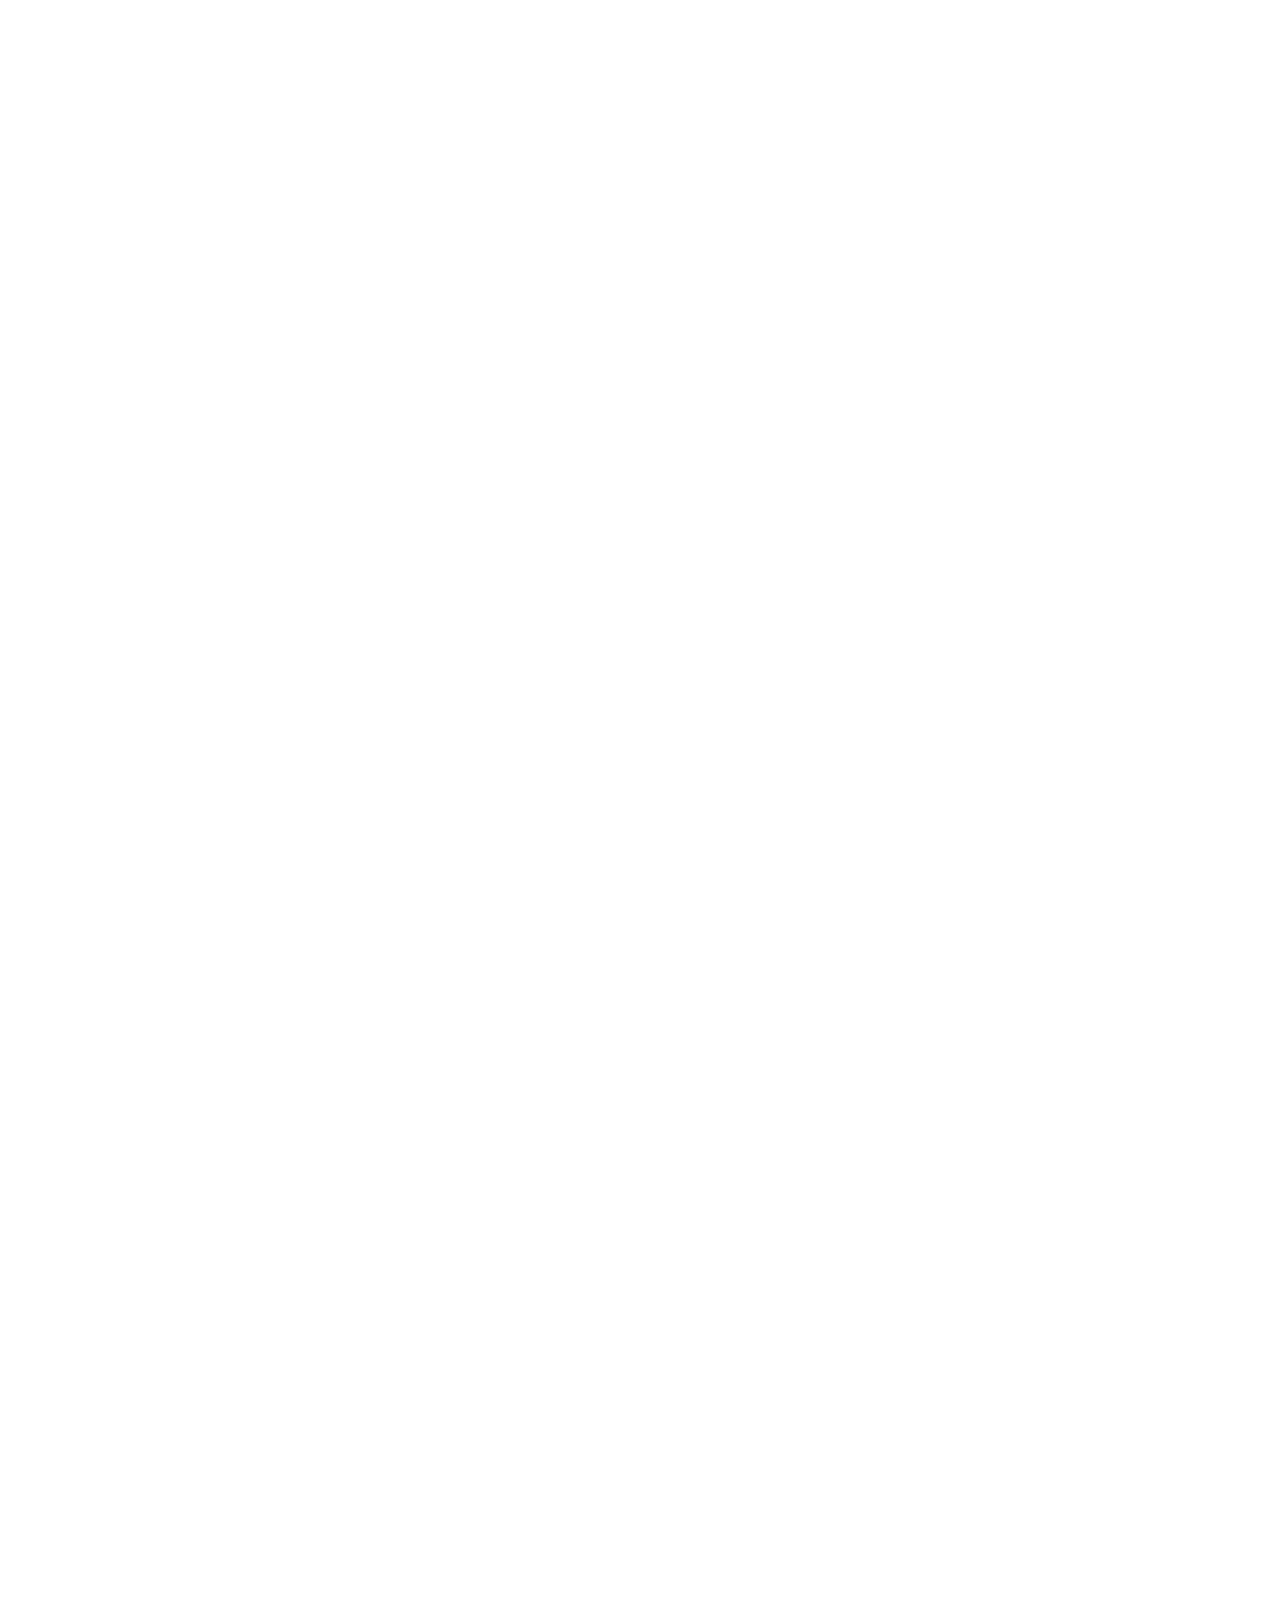
==== commit 8ff1837d: "Draft registration form fields" ====
--- a/website/index.html
+++ b/website/index.html
@@ -1,251 +1,267 @@
-<!DOCTYPE html>
-<html lang="ar" dir="rtl">
-<head>
-  <meta charset="UTF-8">
-  <meta name="viewport" content="width=device-width, initial-scale=1.0">
-  <meta name="description" content="دورة تكوينية مجانية حول الذكاء الاصطناعي في البحث العلمي وكتابة المقال الأكاديمي - كلية العلوم والتكنولوجيا، جامعة محمد خيضر بسكرة.">
-  <title>دورة الذكاء الاصطناعي والكتابة الأكاديمية | جامعة بسكرة</title>
-  <link rel="preconnect" href="https://fonts.googleapis.com">
-  <link rel="preconnect" href="https://fonts.gstatic.com" crossorigin>
-  <link href="https://fonts.googleapis.com/css2?family=Cairo:wght@400;500;600;700;800&display=swap" rel="stylesheet">
-  <link rel="stylesheet" href="assets/css/style.css">
-</head>
-<body>
-  <header class="topbar">
-    <div class="container topbar-inner">
-      <a class="brand" href="#home" aria-label="الصفحة الرئيسية">
-        <span class="brand-mark">AI</span>
-        <span>
-          <strong>Dawra AI Article</strong>
-          <small>جامعة محمد خيضر بسكرة</small>
-        </span>
-      </a>
-      <button class="menu-toggle" type="button" aria-label="فتح القائمة" aria-expanded="false">☰</button>
-      <nav class="nav" aria-label="التنقل الرئيسي">
-        <a href="#about">عن الدورة</a>
-        <a href="#program">البرنامج</a>
-        <a href="#register">التسجيل</a>
-        <a href="#faq">الأسئلة الشائعة</a>
-      </nav>
-      <a class="btn btn-small btn-primary desktop-cta" href="#register">سجّل الآن</a>
-    </div>
-  </header>
-
-  <main id="home">
-    <section class="hero">
-      <div class="hero-overlay"></div>
-      <div class="container hero-grid">
-        <div class="hero-content">
-          <div class="eyebrow">دورة تكوينية مجانية • كلية العلوم والتكنولوجيا</div>
-          <h1>الذكاء الاصطناعي في <span>البحث العلمي وكتابة المقال الأكاديمي</span></h1>
-          <p class="hero-lead">
-            دورة تطبيقية تساعد الطلبة والباحثين والأساتذة على توظيف أدوات الذكاء الاصطناعي
-            بفعالية ومسؤولية في البحث، التخطيط، الكتابة، المراجعة والتحقق من المراجع.
-          </p>
-          <div class="hero-actions">
-            <a class="btn btn-primary" href="#register">التسجيل في الدورة</a>
-            <a class="btn btn-ghost" href="#program">استعرض البرنامج</a>
-          </div>
-          <div class="hero-meta">
-            <div><span>📅</span><strong>26 نوفمبر 2026</strong><small>موعد الدورة</small></div>
-            <div><span>⏳</span><strong>16 نوفمبر 2026</strong><small>آخر أجل للتسجيل</small></div>
-            <div><span>📍</span><strong>كلية العلوم والتكنولوجيا</strong><small>جامعة محمد خيضر بسكرة</small></div>
-          </div>
-        </div>
-
-        <aside class="countdown-card" aria-label="العد التنازلي للتسجيل">
-          <span class="countdown-label">التسجيل مفتوح الآن</span>
-          <h2>ينتهي التسجيل خلال</h2>
-          <div class="countdown" id="countdown">
-            <div><strong id="days">--</strong><span>يوم</span></div>
-            <div><strong id="hours">--</strong><span>ساعة</span></div>
-            <div><strong id="minutes">--</strong><span>دقيقة</span></div>
-            <div><strong id="seconds">--</strong><span>ثانية</span></div>
-          </div>
-          <div class="deadline-note">
-            آخر أجل: <strong>الاثنين 16 نوفمبر 2026 — 23:59</strong>
-          </div>
-          <a class="btn btn-primary btn-block" href="#register">احجز مكانك</a>
-          <p class="microcopy">التسجيل مجاني • المقاعد محدودة</p>
-        </aside>
-      </div>
-    </section>
-
-    <section class="stats-strip" aria-label="معلومات مختصرة">
-      <div class="container stats-grid">
-        <div><strong>100%</strong><span>دورة مجانية</span></div>
-        <div><strong>تطبيقي</strong><span>أمثلة وتمارين مباشرة</span></div>
-        <div><strong>أخلاقي</strong><span>استخدام مسؤول للذكاء الاصطناعي</span></div>
-        <div><strong>أكاديمي</strong><span>موجه للجامعة والبحث العلمي</span></div>
-      </div>
-    </section>
-
-    <section class="section" id="about">
-      <div class="container split">
-        <div class="media-card">
-          <img src="https://images.unsplash.com/photo-1523240795612-9a054b0db644?auto=format&fit=crop&w=1200&q=85" alt="طلبة جامعيون يتعلمون معًا">
-          <div class="media-badge">من الفكرة إلى مقال أكاديمي أكثر جودة</div>
-        </div>
-        <div>
-          <span class="section-kicker">لماذا هذه الدورة؟</span>
-          <h2>تعلم استخدام الذكاء الاصطناعي كأداة مساعدة للباحث، لا كبديل عنه</h2>
-          <p class="section-text">
-            تركز الدورة على الاستخدام العملي والمنهجي لأدوات الذكاء الاصطناعي، مع التحقق من
-            المخرجات، تجنب المراجع المختلقة، احترام أخلاقيات النشر، وتحسين جودة الكتابة الأكاديمية.
-          </p>
-          <div class="feature-grid">
-            <article><span>🔎</span><h3>بحث أذكى</h3><p>تنظيم الأفكار والكلمات المفتاحية ومسارات الاستكشاف.</p></article>
-            <article><span>✍️</span><h3>كتابة أفضل</h3><p>بناء الهيكل وصقل الأسلوب وتحسين الوضوح الأكاديمي.</p></article>
-            <article><span>📚</span><h3>مراجع موثوقة</h3><p>التحقق من المراجع وكشف الاستشهادات الوهمية أو غير الدقيقة.</p></article>
-            <article><span>🛡️</span><h3>استخدام مسؤول</h3><p>فهم حدود الذكاء الاصطناعي وسياسات الإفصاح والنزاهة العلمية.</p></article>
-          </div>
-        </div>
-      </div>
-    </section>
-
-    <section class="section section-soft" id="program">
-      <div class="container">
-        <div class="section-heading">
-          <span class="section-kicker">برنامج الدورة</span>
-          <h2>مسار تدريبي منظم من البحث إلى المراجعة النهائية</h2>
-          <p>محاور عملية قابلة للتطوير وفق البرنامج النهائي للدورة.</p>
-        </div>
-        <div class="timeline">
-          <article><span class="step">01</span><div><h3>مدخل إلى الذكاء الاصطناعي التوليدي</h3><p>المفاهيم الأساسية، الفرص، القيود، وأنماط الاستخدام في الجامعة.</p></div></article>
-          <article><span class="step">02</span><div><h3>البحث العلمي وصياغة الإشكالية</h3><p>تحويل الموضوع إلى أسئلة بحث، كلمات مفتاحية، وخطة عمل واضحة.</p></div></article>
-          <article><span class="step">03</span><div><h3>المراجعة الأدبية وتنظيم المصادر</h3><p>الفرز، التلخيص، المقارنة، وبناء خريطة للدراسات السابقة.</p></div></article>
-          <article><span class="step">04</span><div><h3>كتابة المقال الأكاديمي</h3><p>العنوان، الملخص، المقدمة، المنهجية، النتائج، المناقشة والخاتمة.</p></div></article>
-          <article><span class="step">05</span><div><h3>التحقق من المراجع والهلوسة</h3><p>طرق التحقق من الادعاءات والمصادر وعدم قبول مخرجات الذكاء الاصطناعي دون مراجعة.</p></div></article>
-          <article><span class="step">06</span><div><h3>الأخلاقيات والنشر المسؤول</h3><p>الإفصاح عن الاستخدام، النزاهة الأكاديمية، وسياسات المجلات والمؤسسات.</p></div></article>
-        </div>
-      </div>
-    </section>
-
-    <section class="section showcase">
-      <div class="container showcase-grid">
-        <div>
-          <span class="section-kicker light">تجربة تطبيقية</span>
-          <h2>لن نكتفي بالشرح النظري</h2>
-          <p>سيعمل المشاركون على أمثلة بحثية واقعية، ويقارنون بين مخرجات أدوات مختلفة، ثم يتعلمون كيف يراجعونها نقديًا قبل اعتماد أي جزء منها.</p>
-          <ul class="check-list">
-            <li>Prompts أكاديمية مدروسة</li>
-            <li>تحسين الصياغة دون تغيير المعنى العلمي</li>
-            <li>كشف الأخطاء والمراجع الوهمية</li>
-            <li>تدفقات عمل قابلة لإعادة الاستخدام</li>
-          </ul>
-        </div>
-        <img src="https://images.unsplash.com/photo-1516321318423-f06f85e504b3?auto=format&fit=crop&w=1200&q=85" alt="حاسوب يستخدم في التعلم والبحث الرقمي">
-      </div>
-    </section>
-
-    <section class="section" id="register">
-      <div class="container registration-grid">
-        <div class="registration-copy">
-          <span class="section-kicker">التسجيل</span>
-          <h2>احجز مكانك في الدورة</h2>
-          <p>املأ البيانات التالية. آخر أجل للتسجيل هو <strong>16 نوفمبر 2026</strong>.</p>
-          <div class="info-box">
-            <span>📅</span>
-            <div><strong>موعد الدورة</strong><p>الخميس 26 نوفمبر 2026</p></div>
-          </div>
-          <div class="info-box">
-            <span>🏫</span>
-            <div><strong>الجهة المنظمة</strong><p>كلية العلوم والتكنولوجيا — جامعة محمد خيضر بسكرة</p></div>
-          </div>
-          <div class="info-box">
-            <span>💡</span>
-            <div><strong>طبيعة الدورة</strong><p>مجانية، أكاديمية، تطبيقية ومفتوحة للفئات الجامعية المستهدفة.</p></div>
-          </div>
-        </div>
-
-        <form class="registration-form" id="registrationForm"
-          action="https://formsubmit.co/phychy1001@gmail.com"
-          method="POST">
-          <input type="hidden" name="_subject" value="طلب تسجيل جديد - دورة الذكاء الاصطناعي 26 نوفمبر 2026">
-          <input type="hidden" name="_template" value="table">
-          <input type="hidden" name="_url" value="https://azzouchy12-bit.github.io/dawra-Ai-artical/website/">
-          <input type="text" name="_honey" tabindex="-1" autocomplete="off" aria-hidden="true"
-                 style="position:absolute;left:-9999px;width:1px;height:1px;opacity:0;">
-          <div class="form-head">
-            <h3>استمارة التسجيل الأولية</h3>
-            <p>يرجى إدخال معلومات صحيحة للتواصل لاحقًا.</p>
-          </div>
-          <div class="field-grid">
-            <label>الاسم واللقب
-              <input type="text" name="fullName" autocomplete="name" required placeholder="مثال: محمد أحمد">
+<!DOCTYPE html>
+<html lang="ar" dir="rtl">
+<head>
+  <meta charset="UTF-8">
+  <meta name="viewport" content="width=device-width, initial-scale=1.0">
+  <meta name="description" content="دورة تكوينية مجانية حول الذكاء الاصطناعي في البحث العلمي وكتابة المقال الأكاديمي - كلية العلوم والتكنولوجيا، جامعة محمد خيضر بسكرة.">
+  <title>دورة الذكاء الاصطناعي والكتابة الأكاديمية | جامعة بسكرة</title>
+  <link rel="preconnect" href="https://fonts.googleapis.com">
+  <link rel="preconnect" href="https://fonts.gstatic.com" crossorigin>
+  <link href="https://fonts.googleapis.com/css2?family=Cairo:wght@400;500;600;700;800&display=swap" rel="stylesheet">
+  <link rel="stylesheet" href="assets/css/style.css">
+</head>
+<body>
+  <header class="topbar">
+    <div class="container topbar-inner">
+      <a class="brand" href="#home" aria-label="الصفحة الرئيسية">
+        <span class="brand-mark">AI</span>
+        <span>
+          <strong>Dawra AI Article</strong>
+          <small>جامعة محمد خيضر بسكرة</small>
+        </span>
+      </a>
+      <button class="menu-toggle" type="button" aria-label="فتح القائمة" aria-expanded="false">☰</button>
+      <nav class="nav" aria-label="التنقل الرئيسي">
+        <a href="#about">عن الدورة</a>
+        <a href="#program">البرنامج</a>
+        <a href="#register">التسجيل</a>
+        <a href="#faq">الأسئلة الشائعة</a>
+      </nav>
+      <a class="btn btn-small btn-primary desktop-cta" href="#register">سجّل الآن</a>
+    </div>
+  </header>
+
+  <main id="home">
+    <section class="hero">
+      <div class="hero-overlay"></div>
+      <div class="container hero-grid">
+        <div class="hero-content">
+          <div class="eyebrow">دورة تكوينية مجانية • كلية العلوم والتكنولوجيا</div>
+          <h1>الذكاء الاصطناعي في <span>البحث العلمي وكتابة المقال الأكاديمي</span></h1>
+          <p class="hero-lead">
+            دورة تطبيقية تساعد الطلبة والباحثين والأساتذة على توظيف أدوات الذكاء الاصطناعي
+            بفعالية ومسؤولية في البحث، التخطيط، الكتابة، المراجعة والتحقق من المراجع.
+          </p>
+          <div class="hero-actions">
+            <a class="btn btn-primary" href="#register">التسجيل في الدورة</a>
+            <a class="btn btn-ghost" href="#program">استعرض البرنامج</a>
+          </div>
+          <div class="hero-meta">
+            <div><span>📅</span><strong>26 نوفمبر 2026</strong><small>موعد الدورة</small></div>
+            <div><span>⏳</span><strong>16 نوفمبر 2026</strong><small>آخر أجل للتسجيل</small></div>
+            <div><span>📍</span><strong>كلية العلوم والتكنولوجيا</strong><small>جامعة محمد خيضر بسكرة</small></div>
+          </div>
+        </div>
+
+        <aside class="countdown-card" aria-label="العد التنازلي للتسجيل">
+          <span class="countdown-label">التسجيل مفتوح الآن</span>
+          <h2>ينتهي التسجيل خلال</h2>
+          <div class="countdown" id="countdown">
+            <div><strong id="days">--</strong><span>يوم</span></div>
+            <div><strong id="hours">--</strong><span>ساعة</span></div>
+            <div><strong id="minutes">--</strong><span>دقيقة</span></div>
+            <div><strong id="seconds">--</strong><span>ثانية</span></div>
+          </div>
+          <div class="deadline-note">
+            آخر أجل: <strong>الاثنين 16 نوفمبر 2026 — 23:59</strong>
+          </div>
+          <a class="btn btn-primary btn-block" href="#register">احجز مكانك</a>
+          <p class="microcopy">التسجيل مجاني • المقاعد محدودة</p>
+        </aside>
+      </div>
+    </section>
+
+    <section class="stats-strip" aria-label="معلومات مختصرة">
+      <div class="container stats-grid">
+        <div><strong>100%</strong><span>دورة مجانية</span></div>
+        <div><strong>تطبيقي</strong><span>أمثلة وتمارين مباشرة</span></div>
+        <div><strong>أخلاقي</strong><span>استخدام مسؤول للذكاء الاصطناعي</span></div>
+        <div><strong>أكاديمي</strong><span>موجه للجامعة والبحث العلمي</span></div>
+      </div>
+    </section>
+
+    <section class="section" id="about">
+      <div class="container split">
+        <div class="media-card">
+          <img src="https://images.unsplash.com/photo-1523240795612-9a054b0db644?auto=format&fit=crop&w=1200&q=85" alt="طلبة جامعيون يتعلمون معًا">
+          <div class="media-badge">من الفكرة إلى مقال أكاديمي أكثر جودة</div>
+        </div>
+        <div>
+          <span class="section-kicker">لماذا هذه الدورة؟</span>
+          <h2>تعلم استخدام الذكاء الاصطناعي كأداة مساعدة للباحث، لا كبديل عنه</h2>
+          <p class="section-text">
+            تركز الدورة على الاستخدام العملي والمنهجي لأدوات الذكاء الاصطناعي، مع التحقق من
+            المخرجات، تجنب المراجع المختلقة، احترام أخلاقيات النشر، وتحسين جودة الكتابة الأكاديمية.
+          </p>
+          <div class="feature-grid">
+            <article><span>🔎</span><h3>بحث أذكى</h3><p>تنظيم الأفكار والكلمات المفتاحية ومسارات الاستكشاف.</p></article>
+            <article><span>✍️</span><h3>كتابة أفضل</h3><p>بناء الهيكل وصقل الأسلوب وتحسين الوضوح الأكاديمي.</p></article>
+            <article><span>📚</span><h3>مراجع موثوقة</h3><p>التحقق من المراجع وكشف الاستشهادات الوهمية أو غير الدقيقة.</p></article>
+            <article><span>🛡️</span><h3>استخدام مسؤول</h3><p>فهم حدود الذكاء الاصطناعي وسياسات الإفصاح والنزاهة العلمية.</p></article>
+          </div>
+        </div>
+      </div>
+    </section>
+
+    <section class="section section-soft" id="program">
+      <div class="container">
+        <div class="section-heading">
+          <span class="section-kicker">برنامج الدورة</span>
+          <h2>مسار تدريبي منظم من البحث إلى المراجعة النهائية</h2>
+          <p>محاور عملية قابلة للتطوير وفق البرنامج النهائي للدورة.</p>
+        </div>
+        <div class="timeline">
+          <article><span class="step">01</span><div><h3>مدخل إلى الذكاء الاصطناعي التوليدي</h3><p>المفاهيم الأساسية، الفرص، القيود، وأنماط الاستخدام في الجامعة.</p></div></article>
+          <article><span class="step">02</span><div><h3>البحث العلمي وصياغة الإشكالية</h3><p>تحويل الموضوع إلى أسئلة بحث، كلمات مفتاحية، وخطة عمل واضحة.</p></div></article>
+          <article><span class="step">03</span><div><h3>المراجعة الأدبية وتنظيم المصادر</h3><p>الفرز، التلخيص، المقارنة، وبناء خريطة للدراسات السابقة.</p></div></article>
+          <article><span class="step">04</span><div><h3>كتابة المقال الأكاديمي</h3><p>العنوان، الملخص، المقدمة، المنهجية، النتائج، المناقشة والخاتمة.</p></div></article>
+          <article><span class="step">05</span><div><h3>التحقق من المراجع والهلوسة</h3><p>طرق التحقق من الادعاءات والمصادر وعدم قبول مخرجات الذكاء الاصطناعي دون مراجعة.</p></div></article>
+          <article><span class="step">06</span><div><h3>الأخلاقيات والنشر المسؤول</h3><p>الإفصاح عن الاستخدام، النزاهة الأكاديمية، وسياسات المجلات والمؤسسات.</p></div></article>
+        </div>
+      </div>
+    </section>
+
+    <section class="section showcase">
+      <div class="container showcase-grid">
+        <div>
+          <span class="section-kicker light">تجربة تطبيقية</span>
+          <h2>لن نكتفي بالشرح النظري</h2>
+          <p>سيعمل المشاركون على أمثلة بحثية واقعية، ويقارنون بين مخرجات أدوات مختلفة، ثم يتعلمون كيف يراجعونها نقديًا قبل اعتماد أي جزء منها.</p>
+          <ul class="check-list">
+            <li>Prompts أكاديمية مدروسة</li>
+            <li>تحسين الصياغة دون تغيير المعنى العلمي</li>
+            <li>كشف الأخطاء والمراجع الوهمية</li>
+            <li>تدفقات عمل قابلة لإعادة الاستخدام</li>
+          </ul>
+        </div>
+        <img src="https://images.unsplash.com/photo-1516321318423-f06f85e504b3?auto=format&fit=crop&w=1200&q=85" alt="حاسوب يستخدم في التعلم والبحث الرقمي">
+      </div>
+    </section>
+
+    <section class="section" id="register">
+      <div class="container registration-grid">
+        <div class="registration-copy">
+          <span class="section-kicker">التسجيل</span>
+          <h2>احجز مكانك في الدورة</h2>
+          <p>املأ البيانات التالية. آخر أجل للتسجيل هو <strong>16 نوفمبر 2026</strong>.</p>
+          <div class="info-box">
+            <span>📅</span>
+            <div><strong>موعد الدورة</strong><p>الخميس 26 نوفمبر 2026</p></div>
+          </div>
+          <div class="info-box">
+            <span>🏫</span>
+            <div><strong>الجهة المنظمة</strong><p>كلية العلوم والتكنولوجيا — جامعة محمد خيضر بسكرة</p></div>
+          </div>
+          <div class="info-box">
+            <span>💡</span>
+            <div><strong>طبيعة الدورة</strong><p>مجانية، أكاديمية، تطبيقية ومفتوحة للفئات الجامعية المستهدفة.</p></div>
+          </div>
+        </div>
+
+        <form class="registration-form" id="registrationForm"
+          action="https://formsubmit.co/phychy1001@gmail.com"
+          method="POST">
+          <input type="hidden" name="_subject" value="طلب تسجيل جديد - دورة الذكاء الاصطناعي 26 نوفمبر 2026">
+          <input type="hidden" name="_template" value="table">
+          <input type="hidden" name="_url" value="https://azzouchy12-bit.github.io/dawra-Ai-artical/website/">
+          <input type="text" name="_honey" tabindex="-1" autocomplete="off" aria-hidden="true"
+                 style="position:absolute;left:-9999px;width:1px;height:1px;opacity:0;">
+          <div class="form-head">
+            <h3>استمارة التسجيل الأولية</h3>
+            <p>يرجى إدخال معلومات صحيحة للتواصل لاحقًا.</p>
+          </div>
+          <div class="field-grid">
+            <label>الاسم واللقب
+              <input type="text" name="fullName" autocomplete="name" required placeholder="مثال: محمد أحمد">
+            </label>
+            <label>البريد الإلكتروني
+              <input type="email" name="email" autocomplete="email" required maxlength="254" dir="ltr" placeholder="name@example.com" aria-describedby="emailHelp">
+              <small id="emailHelp">استخدم بريدًا يمكنك الوصول إليه. تأكد من كتابته دون أخطاء.</small>
             </label>
-            <label>البريد الإلكتروني
-              <input type="email" name="email" autocomplete="email" required placeholder="name@example.com">
-            </label>
-            <label>رقم الهاتف
-              <input type="tel" name="phone" autocomplete="tel" required placeholder="05 / 06 / 07 ...">
-            </label>
-            <label>المؤسسة / الجامعة
-              <input type="text" name="institution" required placeholder="اسم المؤسسة">
-            </label>
-            <label>الصفة
-              <select name="profile" required>
-                <option value="">اختر الصفة</option>
-                <option>طالب ليسانس</option>
-                <option>طالب ماستر</option>
-                <option>طالب دكتوراه</option>
-                <option>أستاذ جامعي</option>
-                <option>باحث</option>
-                <option>موظف جامعي</option>
-                <option>أخرى</option>
+            <label>تأكيد البريد الإلكتروني
+              <input type="email" name="emailConfirmation" autocomplete="off" required maxlength="254" dir="ltr" placeholder="أعد كتابة بريدك الإلكتروني">
+            </label>
+            <label>رقم الهاتف
+              <input type="tel" name="phone" autocomplete="tel" required placeholder="05 / 06 / 07 ...">
+            </label>
+            <label>الجامعة
+              <select name="institution" id="university" required disabled aria-describedby="academicStatus">
+                <option value="">جارٍ تحميل الجامعات...</option>
               </select>
             </label>
-            <label>التخصص
-              <input type="text" name="specialty" required placeholder="مثال: إعلام آلي، هندسة، علوم...">
+            <label>الكلية / المعهد
+              <select name="faculty" id="faculty" required disabled>
+                <option value="">اختر الجامعة أولًا</option>
+              </select>
             </label>
+            <label>القسم / التخصص
+              <select name="department" id="department" required disabled>
+                <option value="">اختر الكلية أولًا</option>
+              </select>
+            </label>
+            <label>الصفة
+              <select name="profile" required>
+                <option value="">اختر الصفة</option>
+                <option>طالب ليسانس</option>
+                <option>طالب ماستر</option>
+                <option>طالب دكتوراه</option>
+                <option>أستاذ جامعي</option>
+                <option>باحث</option>
+                <option>موظف جامعي</option>
+                <option>أخرى</option>
+              </select>
+            </label>
           </div>
-          <label class="consent">
-            <input type="checkbox" required>
-            <span>أوافق على استخدام هذه البيانات لغرض تنظيم الدورة والتواصل المتعلق بها فقط.</span>
-          </label>
-          <button class="btn btn-primary btn-block" type="submit">إرسال طلب التسجيل</button>
-          <p class="form-note">تُرسل بيانات التسجيل إلى بريد تنظيم الدورة عبر خدمة FormSubmit، وتُستخدم فقط لأغراض تنظيم الدورة والتواصل المتعلق بها.</p>
-          <div class="form-message" id="formMessage" role="status" aria-live="polite"></div>
-        </form>
-      </div>
-    </section>
-
-    <section class="section section-soft" id="faq">
-      <div class="container">
-        <div class="section-heading">
-          <span class="section-kicker">الأسئلة الشائعة</span>
-          <h2>معلومات سريعة قبل التسجيل</h2>
-        </div>
-        <div class="faq-list">
-          <details><summary>هل الدورة مجانية؟</summary><p>نعم، الدورة معلنة كدورة تكوينية مجانية.</p></details>
-          <details><summary>من يمكنه المشاركة؟</summary><p>الطلبة، طلبة الدكتوراه، الباحثون، الأساتذة والمهتمون بالكتابة الأكاديمية والذكاء الاصطناعي.</p></details>
-          <details><summary>متى تُغلق التسجيلات؟</summary><p>يُغلق التسجيل يوم 16 نوفمبر 2026 الساعة 23:59 بتوقيت الجزائر.</p></details>
-          <details><summary>متى تُعقد الدورة؟</summary><p>الموعد المقترح هو الخميس 26 نوفمبر 2026.</p></details>
-        </div>
-      </div>
-    </section>
-
-    <section class="final-cta">
-      <div class="container final-cta-inner">
-        <div>
-          <span>جاهز للبدء؟</span>
-          <h2>طوّر طريقة استخدامك للذكاء الاصطناعي في البحث والكتابة الأكاديمية.</h2>
-        </div>
-        <a class="btn btn-light" href="#register">سجّل قبل 16 نوفمبر</a>
-      </div>
-    </section>
-  </main>
-
-  <footer>
-    <div class="container footer-inner">
-      <div>
-        <strong>Dawra AI Article</strong>
-        <p>كلية العلوم والتكنولوجيا — جامعة محمد خيضر بسكرة</p>
-      </div>
-      <p>© 2026 — مشروع دورة تكوينية أكاديمية.</p>
-    </div>
-  </footer>
-
-  <script src="assets/js/app.js"></script>
-</body>
-</html>
+          <p class="form-note" id="academicStatus" role="status" aria-live="polite"></p>
+          <button class="directory-retry" id="directoryRetry" type="button" hidden>إعادة تحميل الجامعات</button>
+          <noscript><p>يرجى تفعيل JavaScript لتحميل قوائم الجامعات والكليات والأقسام قبل التسجيل.</p></noscript>
+          <label class="consent">
+            <input type="checkbox" required>
+            <span>أوافق على استخدام هذه البيانات لغرض تنظيم الدورة والتواصل المتعلق بها فقط.</span>
+          </label>
+          <button class="btn btn-primary btn-block" type="submit">إرسال طلب التسجيل</button>
+          <p class="form-note">تُرسل بيانات التسجيل إلى بريد تنظيم الدورة عبر خدمة FormSubmit، وتُستخدم فقط لأغراض تنظيم الدورة والتواصل المتعلق بها.</p>
+          <div class="form-message" id="formMessage" role="status" aria-live="polite"></div>
+        </form>
+      </div>
+    </section>
+
+    <section class="section section-soft" id="faq">
+      <div class="container">
+        <div class="section-heading">
+          <span class="section-kicker">الأسئلة الشائعة</span>
+          <h2>معلومات سريعة قبل التسجيل</h2>
+        </div>
+        <div class="faq-list">
+          <details><summary>هل الدورة مجانية؟</summary><p>نعم، الدورة معلنة كدورة تكوينية مجانية.</p></details>
+          <details><summary>من يمكنه المشاركة؟</summary><p>الطلبة، طلبة الدكتوراه، الباحثون، الأساتذة والمهتمون بالكتابة الأكاديمية والذكاء الاصطناعي.</p></details>
+          <details><summary>متى تُغلق التسجيلات؟</summary><p>يُغلق التسجيل يوم 16 نوفمبر 2026 الساعة 23:59 بتوقيت الجزائر.</p></details>
+          <details><summary>متى تُعقد الدورة؟</summary><p>الموعد المقترح هو الخميس 26 نوفمبر 2026.</p></details>
+        </div>
+      </div>
+    </section>
+
+    <section class="final-cta">
+      <div class="container final-cta-inner">
+        <div>
+          <span>جاهز للبدء؟</span>
+          <h2>طوّر طريقة استخدامك للذكاء الاصطناعي في البحث والكتابة الأكاديمية.</h2>
+        </div>
+        <a class="btn btn-light" href="#register">سجّل قبل 16 نوفمبر</a>
+      </div>
+    </section>
+  </main>
+
+  <footer>
+    <div class="container footer-inner">
+      <div>
+        <strong>Dawra AI Article</strong>
+        <p>كلية العلوم والتكنولوجيا — جامعة محمد خيضر بسكرة</p>
+      </div>
+      <p>© 2026 — مشروع دورة تكوينية أكاديمية.</p>
+    </div>
+  </footer>
+
+  <script src="assets/js/app.js"></script>
+</body>
+</html>
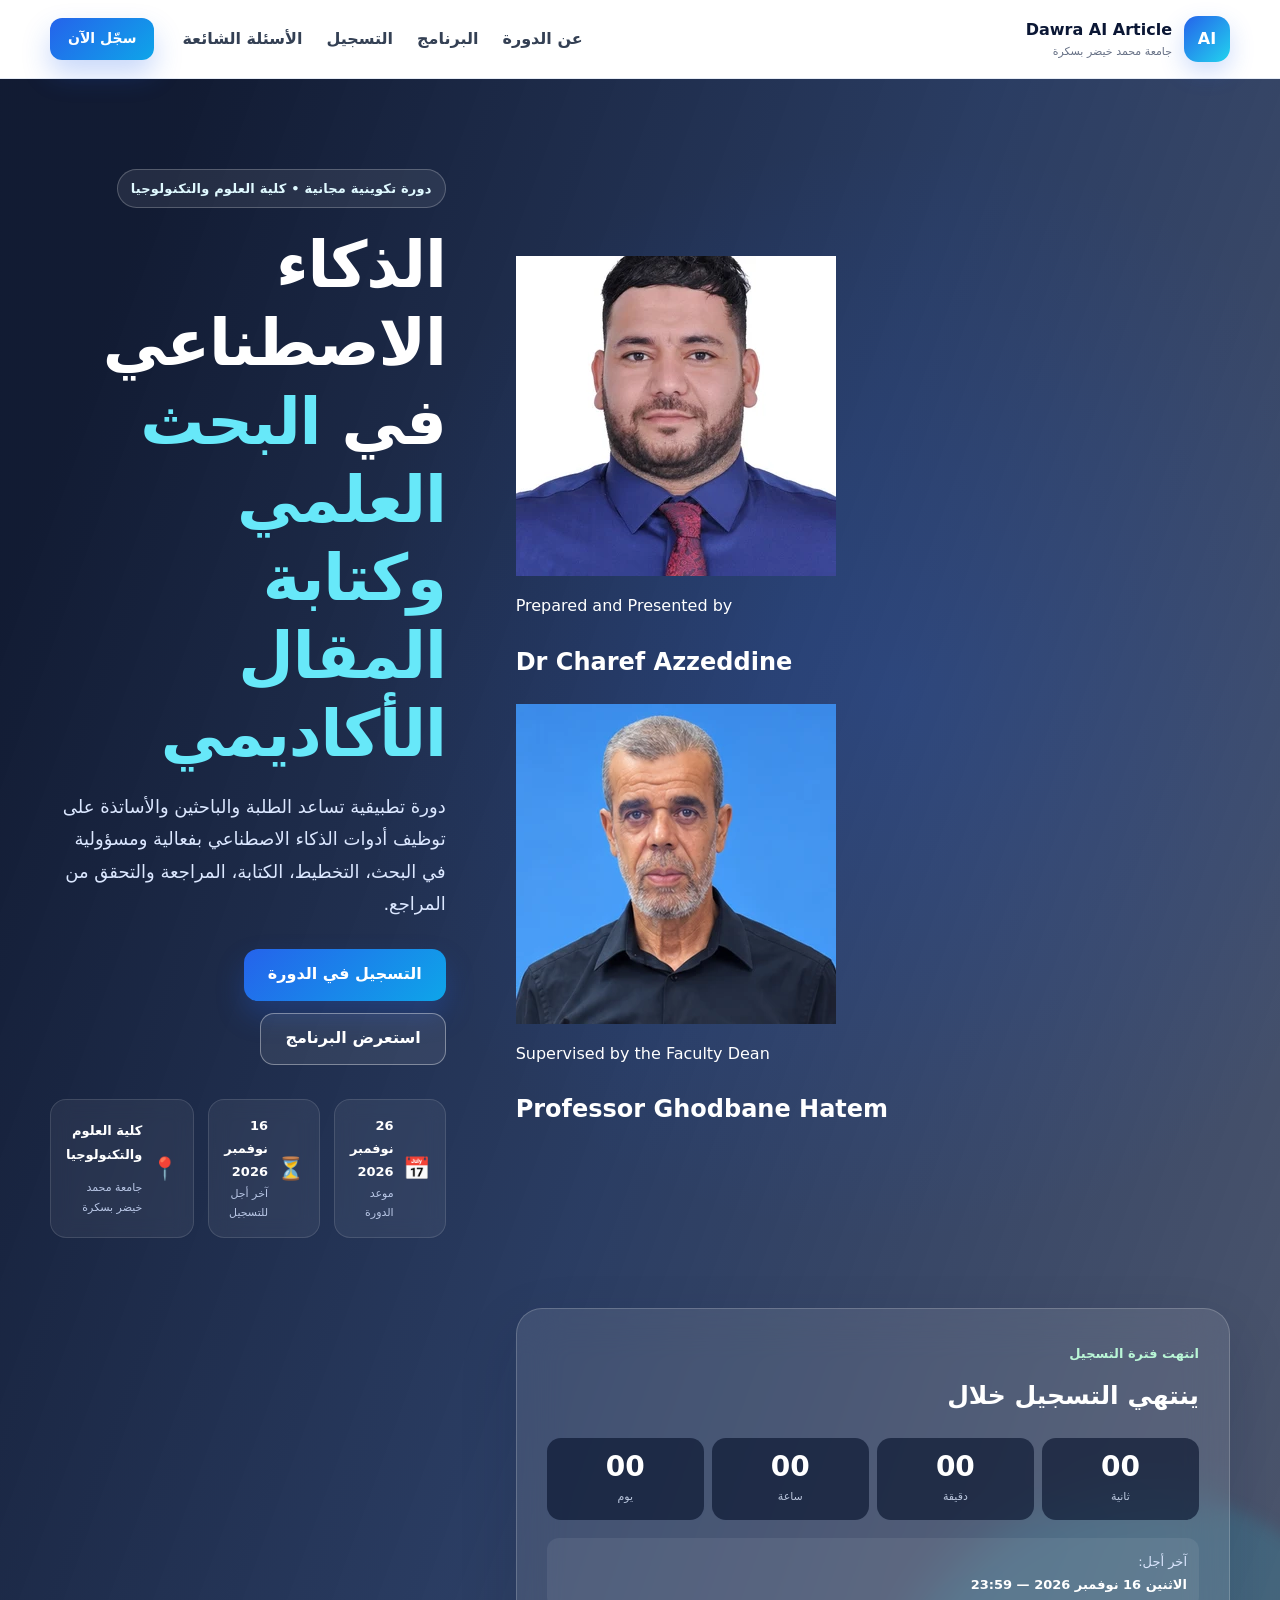
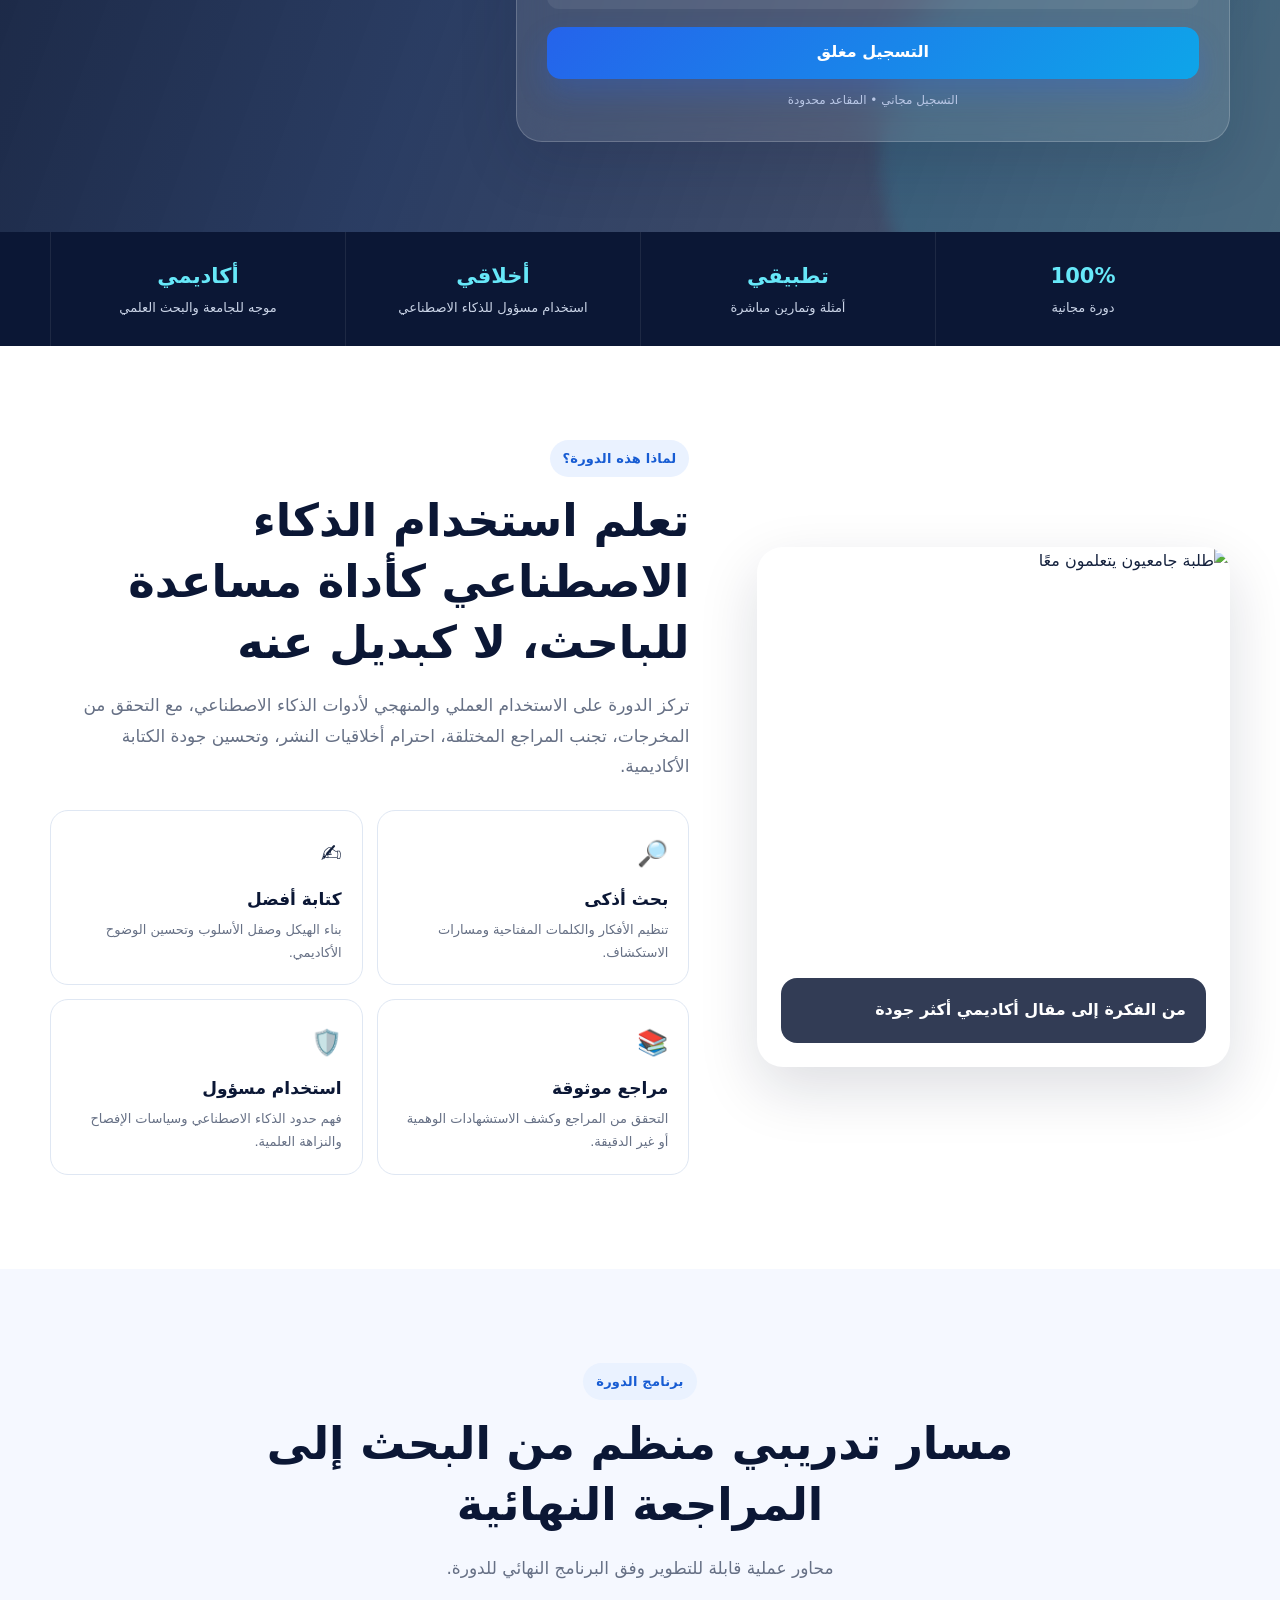
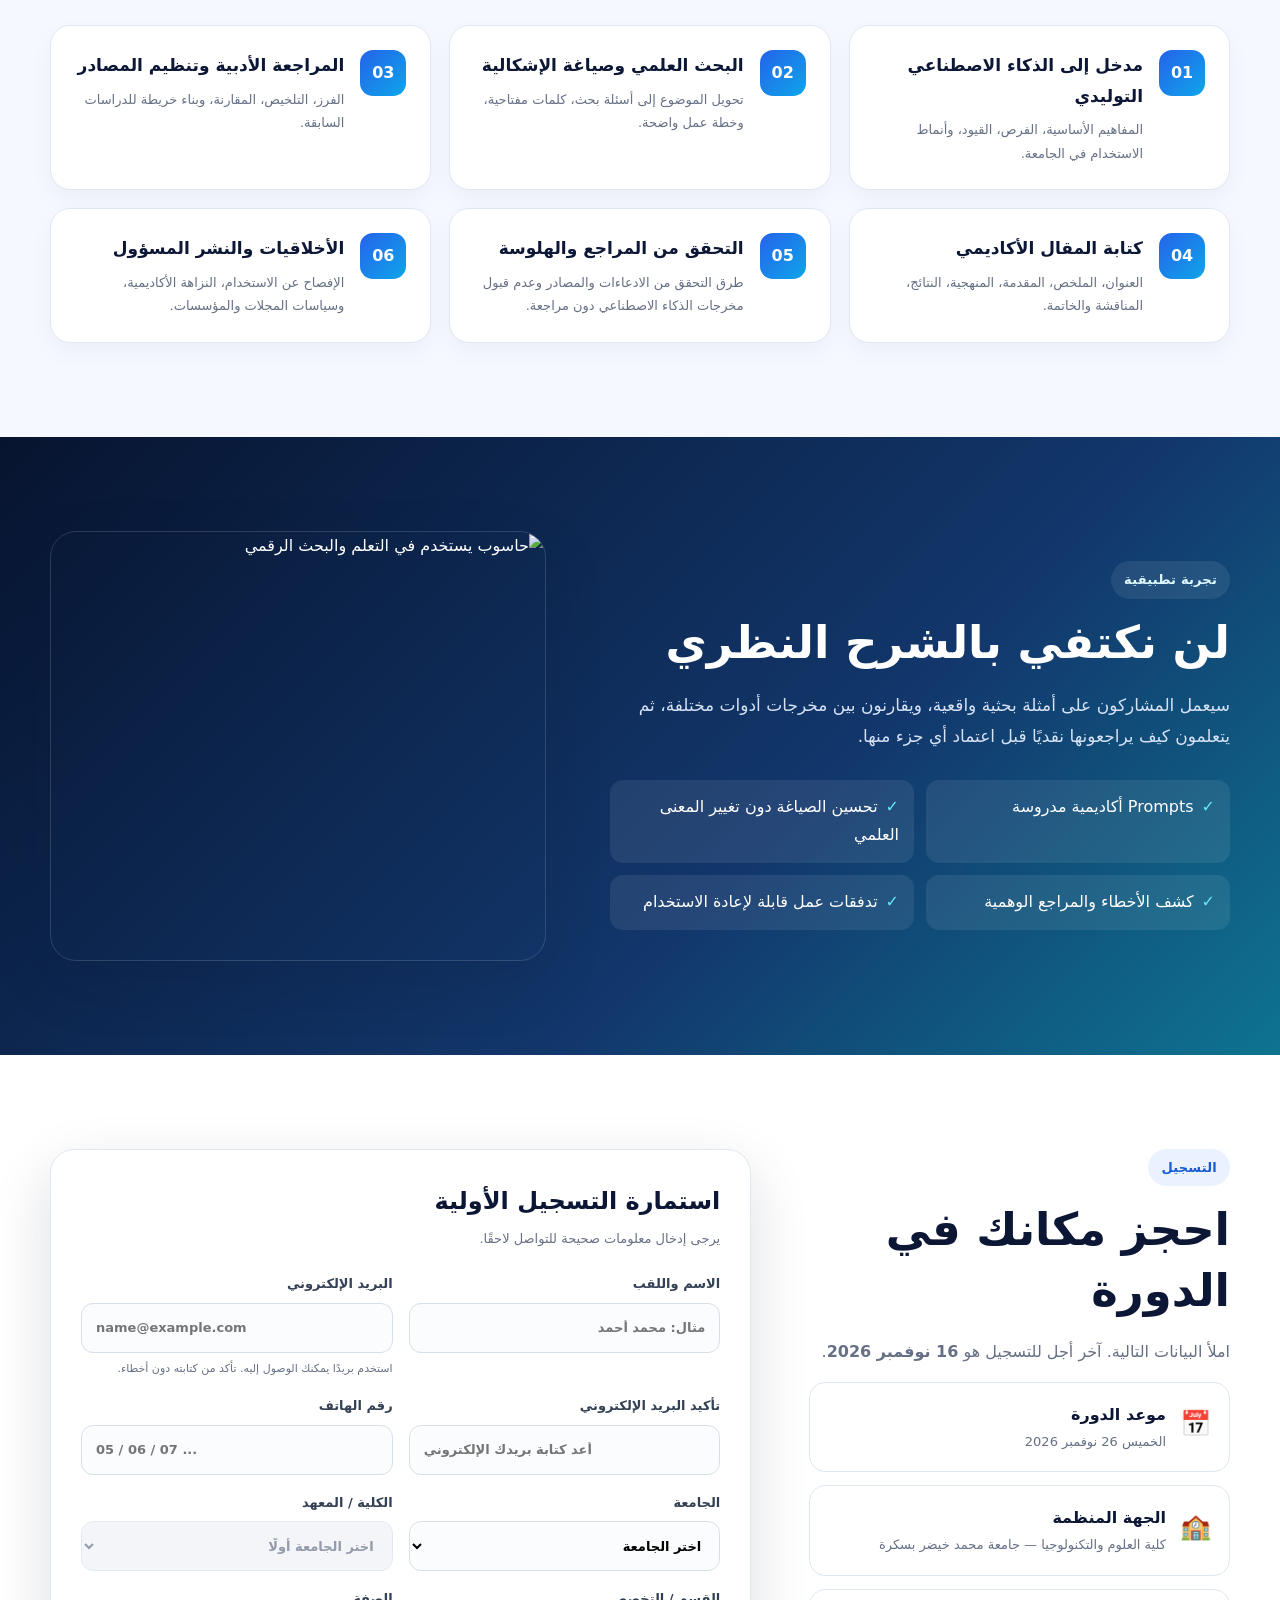
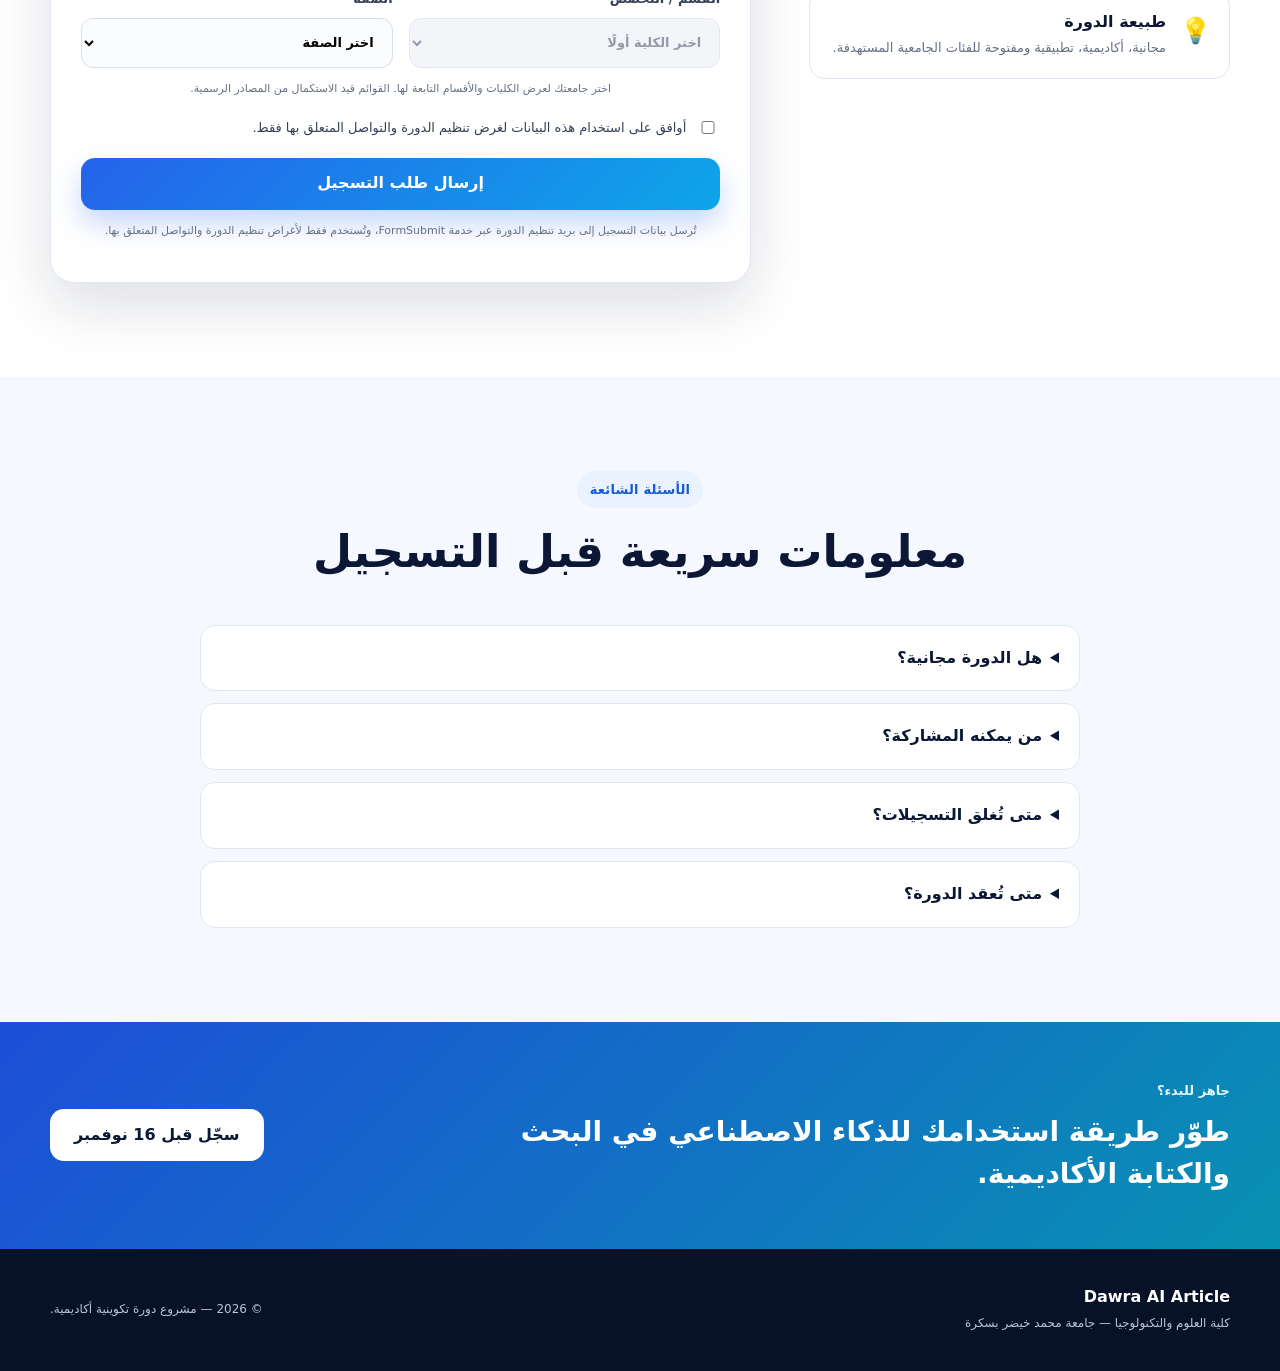
==== commit 7ee96df1: "Display course presenter and faculty dean at page opening" ====
--- a/website/index.html
+++ b/website/index.html
@@ -34,8 +34,24 @@
   <main id="home">
     <section class="hero">
       <div class="hero-overlay"></div>
-      <div class="container hero-grid">
-        <div class="hero-content">
+      <div class="container hero-grid">
+        <div class="hero-organizers" aria-label="إعداد الدورة والإشراف عليها">
+          <article class="organizer-card" lang="en" dir="ltr">
+            <img src="assets/images/charef-azzeddine.webp" width="320" height="320" alt="Dr Charef Azzeddine" fetchpriority="high">
+            <div>
+              <p class="organizer-role">Prepared and Presented by</p>
+              <h2>Dr Charef Azzeddine</h2>
+            </div>
+          </article>
+          <article class="organizer-card" lang="en" dir="ltr">
+            <img src="assets/images/ghodbane-hatem.webp" width="320" height="320" alt="Professor Ghodbane Hatem" fetchpriority="high">
+            <div>
+              <p class="organizer-role">Supervised by the Faculty Dean</p>
+              <h2>Professor Ghodbane Hatem</h2>
+            </div>
+          </article>
+        </div>
+        <div class="hero-content">
           <div class="eyebrow">دورة تكوينية مجانية • كلية العلوم والتكنولوجيا</div>
           <h1>الذكاء الاصطناعي في <span>البحث العلمي وكتابة المقال الأكاديمي</span></h1>
           <p class="hero-lead">
@@ -165,7 +181,7 @@
           <input type="hidden" name="_template" value="table">
           <input type="hidden" name="_url" value="https://azzouchy12-bit.github.io/dawra-Ai-artical/website/">
           <input type="text" name="_honey" tabindex="-1" autocomplete="off" aria-hidden="true"
-                 style="position:absolute;left:-9999px;width:1px;height:1px;opacity:0;">
+                 style="position:absolute;left:0;width:1px;height:1px;min-height:0;padding:0;border:0;clip-path:inset(50%);opacity:0;">
           <div class="form-head">
             <h3>استمارة التسجيل الأولية</h3>
             <p>يرجى إدخال معلومات صحيحة للتواصل لاحقًا.</p>
--- a/website/assets/css/style.css
+++ b/website/assets/css/style.css
@@ -1,233 +1,239 @@
-:root {
-  --navy: #0b1735;
-  --navy-2: #122552;
-  --blue: #2563eb;
-  --cyan: #22d3ee;
-  --gold: #f59e0b;
-  --ink: #14213d;
-  --muted: #667085;
-  --soft: #f5f8ff;
-  --white: #ffffff;
-  --line: #dfe7f3;
-  --success: #0f9f6e;
-  --shadow: 0 22px 60px rgba(11, 23, 53, .14);
-}
-
-* { box-sizing: border-box; }
-html { scroll-behavior: smooth; }
-body {
-  margin: 0;
-  font-family: "Cairo", system-ui, -apple-system, BlinkMacSystemFont, "Segoe UI", sans-serif;
-  color: var(--ink);
-  background: var(--white);
-  line-height: 1.8;
-}
-img { max-width: 100%; display: block; }
-a { color: inherit; text-decoration: none; }
-button, input, select { font: inherit; }
-.container { width: min(1180px, calc(100% - 40px)); margin-inline: auto; }
-
-.topbar {
-  position: sticky;
-  top: 0;
-  z-index: 100;
-  background: rgba(255,255,255,.94);
-  backdrop-filter: blur(16px);
-  border-bottom: 1px solid rgba(223,231,243,.8);
-}
-.topbar-inner { min-height: 78px; display: flex; align-items: center; gap: 28px; }
-.brand { display: flex; align-items: center; gap: 12px; margin-left: auto; }
-.brand-mark {
-  width: 46px; height: 46px; display: grid; place-items: center;
-  border-radius: 14px; color: #fff; font-weight: 800;
-  background: linear-gradient(135deg, var(--blue), var(--cyan));
-  box-shadow: 0 10px 25px rgba(37,99,235,.22);
-}
-.brand strong, .brand small { display: block; }
-.brand strong { color: var(--navy); }
-.brand small { color: var(--muted); font-size: 11px; margin-top: -3px; }
-.nav { display: flex; align-items: center; gap: 24px; font-weight: 600; color: #344054; }
-.nav a:hover { color: var(--blue); }
-.menu-toggle { display: none; border: 0; background: transparent; font-size: 26px; cursor: pointer; }
-
-.btn {
-  display: inline-flex; align-items: center; justify-content: center;
-  min-height: 52px; padding: 0 24px; border: 0; border-radius: 14px;
-  font-weight: 800; cursor: pointer; transition: transform .2s ease, box-shadow .2s ease, background .2s ease;
-}
-.btn:hover { transform: translateY(-2px); }
-.btn-primary { color: #fff; background: linear-gradient(135deg, #2563eb, #0ea5e9); box-shadow: 0 14px 28px rgba(37,99,235,.25); }
-.btn-ghost { color: #fff; border: 1px solid rgba(255,255,255,.38); background: rgba(255,255,255,.08); }
-.btn-light { color: var(--navy); background: #fff; }
-.btn-small { min-height: 42px; padding-inline: 18px; border-radius: 12px; font-size: 14px; }
-.btn-block { width: 100%; }
-
-.hero {
-  position: relative;
-  min-height: 700px;
-  display: flex;
-  align-items: center;
-  overflow: hidden;
-  color: #fff;
-  background:
-    linear-gradient(110deg, rgba(5,15,40,.95) 10%, rgba(13,34,77,.88) 52%, rgba(11,23,53,.72) 100%),
-    url("https://images.unsplash.com/photo-1531482615713-2afd69097998?auto=format&fit=crop&w=1800&q=88") center/cover;
-}
-.hero::before {
-  content: "";
-  position: absolute; inset: auto -120px -180px auto;
-  width: 520px; height: 520px; border-radius: 50%;
-  background: rgba(34,211,238,.13); filter: blur(8px);
-}
-.hero-overlay { position: absolute; inset: 0; background: radial-gradient(circle at 70% 35%, rgba(37,99,235,.18), transparent 38%); }
-.hero-grid {
-  position: relative; z-index: 2;
-  display: grid; grid-template-columns: 1.35fr .65fr;
-  align-items: center; gap: 70px; padding-block: 90px;
-}
-.eyebrow, .section-kicker {
-  display: inline-flex; align-items: center; gap: 8px;
-  padding: 7px 13px; border-radius: 999px;
-  font-size: 13px; font-weight: 800; letter-spacing: .2px;
-}
-.eyebrow { color: #dff9ff; border: 1px solid rgba(255,255,255,.22); background: rgba(255,255,255,.08); }
-.hero h1 { max-width: 820px; margin: 18px 0; font-size: clamp(38px, 5vw, 68px); line-height: 1.22; letter-spacing: -1.2px; }
-.hero h1 span { color: #67e8f9; }
-.hero-lead { max-width: 780px; margin: 0 0 28px; color: #dbe7ff; font-size: 18px; }
-.hero-actions { display: flex; flex-wrap: wrap; gap: 12px; margin-bottom: 34px; }
-.hero-meta { display: grid; grid-template-columns: repeat(3, 1fr); gap: 14px; }
-.hero-meta > div {
-  display: grid; grid-template-columns: auto 1fr; column-gap: 9px; align-items: center;
-  padding: 14px 15px; border: 1px solid rgba(255,255,255,.12); border-radius: 16px;
-  background: rgba(255,255,255,.06); backdrop-filter: blur(10px);
-}
-.hero-meta span { grid-row: span 2; font-size: 22px; }
-.hero-meta strong { font-size: 13px; }
-.hero-meta small { color: #b9c7e6; font-size: 11px; }
-
-.countdown-card {
-  padding: 30px; border: 1px solid rgba(255,255,255,.19); border-radius: 26px;
-  background: rgba(255,255,255,.10); backdrop-filter: blur(22px); box-shadow: var(--shadow);
-}
-.countdown-label { color: #b9f6d6; font-size: 13px; font-weight: 800; }
-.countdown-card h2 { margin: 5px 0 20px; font-size: 25px; }
-.countdown { display: grid; grid-template-columns: repeat(4,1fr); gap: 8px; direction: ltr; }
-.countdown div { padding: 13px 6px; text-align: center; border-radius: 14px; background: rgba(6,17,43,.62); }
-.countdown strong, .countdown span { display: block; }
-.countdown strong { font-size: 28px; line-height: 1.15; }
-.countdown span { margin-top: 4px; color: #bac6dd; font-size: 11px; }
-.deadline-note { margin: 18px 0; padding: 12px; border-radius: 12px; color: #dce7ff; background: rgba(255,255,255,.07); font-size: 13px; }
-.deadline-note strong { display: block; color: #fff; }
-.microcopy { margin: 11px 0 0; text-align: center; color: #b9c7e6; font-size: 12px; }
-
-.stats-strip { background: var(--navy); color: #fff; }
-.stats-grid { display: grid; grid-template-columns: repeat(4, 1fr); }
-.stats-grid div { padding: 26px 18px; text-align: center; border-left: 1px solid rgba(255,255,255,.08); }
-.stats-grid strong, .stats-grid span { display: block; }
-.stats-grid strong { color: #67e8f9; font-size: 21px; }
-.stats-grid span { color: #cad4e7; font-size: 13px; }
-
-.section { padding: 94px 0; }
-.section-soft { background: var(--soft); }
-.split { display: grid; grid-template-columns: .85fr 1.15fr; gap: 68px; align-items: center; }
-.media-card { position: relative; }
-.media-card img { width: 100%; min-height: 520px; object-fit: cover; border-radius: 26px; box-shadow: var(--shadow); }
-.media-badge {
-  position: absolute; right: 24px; left: 24px; bottom: 24px;
-  padding: 18px 20px; border-radius: 16px; color: #fff; font-weight: 800;
-  background: rgba(11,23,53,.84); backdrop-filter: blur(12px);
-}
-.section-kicker { color: #175cd3; background: #eaf2ff; }
-.section-kicker.light { color: #dff9ff; background: rgba(255,255,255,.08); }
-.section h2, .showcase h2 { margin: 14px 0 16px; color: var(--navy); font-size: clamp(30px, 4vw, 45px); line-height: 1.35; }
-.section-text, .section-heading p { color: var(--muted); font-size: 17px; }
-.feature-grid { display: grid; grid-template-columns: repeat(2,1fr); gap: 14px; margin-top: 28px; }
-.feature-grid article { padding: 20px; border: 1px solid var(--line); border-radius: 18px; background: #fff; }
-.feature-grid article > span { font-size: 25px; }
-.feature-grid h3 { margin: 8px 0 3px; color: var(--navy); font-size: 17px; }
-.feature-grid p { margin: 0; color: var(--muted); font-size: 13px; }
-.section-heading { max-width: 780px; margin: 0 auto 42px; text-align: center; }
-.timeline { display: grid; grid-template-columns: repeat(3,1fr); gap: 18px; }
-.timeline article { display: flex; gap: 16px; padding: 24px; border: 1px solid var(--line); border-radius: 20px; background: #fff; box-shadow: 0 10px 25px rgba(20,33,61,.04); }
-.step { flex: 0 0 46px; height: 46px; display: grid; place-items: center; border-radius: 13px; color: #fff; font-weight: 800; background: linear-gradient(135deg, var(--blue), #0ea5e9); }
-.timeline h3 { margin: 0 0 7px; color: var(--navy); font-size: 17px; }
-.timeline p { margin: 0; color: var(--muted); font-size: 13px; }
-
-.showcase { color: #fff; background: linear-gradient(135deg, #07142f 0%, #12376c 62%, #0e7490 100%); }
-.showcase-grid { display: grid; grid-template-columns: 1fr .8fr; gap: 64px; align-items: center; }
-.showcase h2 { color: #fff; }
-.showcase p { color: #d6e2f6; font-size: 17px; }
-.showcase img { width: 100%; min-height: 430px; object-fit: cover; border-radius: 26px; border: 1px solid rgba(255,255,255,.14); box-shadow: var(--shadow); }
-.check-list { list-style: none; padding: 0; margin: 28px 0 0; display: grid; grid-template-columns: repeat(2,1fr); gap: 12px; }
-.check-list li { padding: 13px 15px; border-radius: 13px; background: rgba(255,255,255,.08); }
-.check-list li::before { content: "✓"; margin-left: 8px; color: #67e8f9; font-weight: 900; }
-
-.registration-grid { display: grid; grid-template-columns: .75fr 1.25fr; gap: 58px; align-items: start; }
-.registration-copy > p { color: var(--muted); }
-.info-box { display: flex; gap: 14px; padding: 18px; margin-top: 13px; border: 1px solid var(--line); border-radius: 16px; background: #fff; }
-.info-box > span { font-size: 25px; }
-.info-box strong { color: var(--navy); }
-.info-box p { margin: 0; color: var(--muted); font-size: 13px; }
-.registration-form { padding: 30px; border: 1px solid var(--line); border-radius: 24px; background: #fff; box-shadow: var(--shadow); }
-.form-head { margin-bottom: 22px; }
-.form-head h3 { margin: 0; color: var(--navy); font-size: 24px; }
-.form-head p { margin: 4px 0 0; color: var(--muted); font-size: 13px; }
-.field-grid { display: grid; grid-template-columns: repeat(2,1fr); gap: 16px; }
-label { color: #344054; font-size: 13px; font-weight: 700; }
-input, select {
-  width: 100%; min-height: 50px; margin-top: 7px; padding: 0 14px;
-  border: 1px solid #d7dfeb; border-radius: 12px; outline: none; background: #fbfcfe;
-}
+:root {
+  --navy: #0b1735;
+  --navy-2: #122552;
+  --blue: #2563eb;
+  --cyan: #22d3ee;
+  --gold: #f59e0b;
+  --ink: #14213d;
+  --muted: #667085;
+  --soft: #f5f8ff;
+  --white: #ffffff;
+  --line: #dfe7f3;
+  --success: #0f9f6e;
+  --shadow: 0 22px 60px rgba(11, 23, 53, .14);
+}
+
+* { box-sizing: border-box; }
+html { scroll-behavior: smooth; }
+body {
+  margin: 0;
+  font-family: "Cairo", system-ui, -apple-system, BlinkMacSystemFont, "Segoe UI", sans-serif;
+  color: var(--ink);
+  background: var(--white);
+  line-height: 1.8;
+}
+img { max-width: 100%; display: block; }
+a { color: inherit; text-decoration: none; }
+button, input, select { font: inherit; }
+.container { width: min(1180px, calc(100% - 40px)); margin-inline: auto; }
+
+.topbar {
+  position: sticky;
+  top: 0;
+  z-index: 100;
+  background: rgba(255,255,255,.94);
+  backdrop-filter: blur(16px);
+  border-bottom: 1px solid rgba(223,231,243,.8);
+}
+.topbar-inner { min-height: 78px; display: flex; align-items: center; gap: 28px; }
+.brand { display: flex; align-items: center; gap: 12px; margin-left: auto; }
+.brand-mark {
+  width: 46px; height: 46px; display: grid; place-items: center;
+  border-radius: 14px; color: #fff; font-weight: 800;
+  background: linear-gradient(135deg, var(--blue), var(--cyan));
+  box-shadow: 0 10px 25px rgba(37,99,235,.22);
+}
+.brand strong, .brand small { display: block; }
+.brand strong { color: var(--navy); }
+.brand small { color: var(--muted); font-size: 11px; margin-top: -3px; }
+.nav { display: flex; align-items: center; gap: 24px; font-weight: 600; color: #344054; }
+.nav a:hover { color: var(--blue); }
+.menu-toggle { display: none; border: 0; background: transparent; font-size: 26px; cursor: pointer; }
+
+.btn {
+  display: inline-flex; align-items: center; justify-content: center;
+  min-height: 52px; padding: 0 24px; border: 0; border-radius: 14px;
+  font-weight: 800; cursor: pointer; transition: transform .2s ease, box-shadow .2s ease, background .2s ease;
+}
+.btn:hover { transform: translateY(-2px); }
+.btn-primary { color: #fff; background: linear-gradient(135deg, #2563eb, #0ea5e9); box-shadow: 0 14px 28px rgba(37,99,235,.25); }
+.btn-ghost { color: #fff; border: 1px solid rgba(255,255,255,.38); background: rgba(255,255,255,.08); }
+.btn-light { color: var(--navy); background: #fff; }
+.btn-small { min-height: 42px; padding-inline: 18px; border-radius: 12px; font-size: 14px; }
+.btn-block { width: 100%; }
+
+.hero {
+  position: relative;
+  min-height: 700px;
+  display: flex;
+  align-items: center;
+  overflow: hidden;
+  color: #fff;
+  background:
+    linear-gradient(110deg, rgba(5,15,40,.95) 10%, rgba(13,34,77,.88) 52%, rgba(11,23,53,.72) 100%),
+    url("https://images.unsplash.com/photo-1531482615713-2afd69097998?auto=format&fit=crop&w=1800&q=88") center/cover;
+}
+.hero::before {
+  content: "";
+  position: absolute; inset: auto -120px -180px auto;
+  width: 520px; height: 520px; border-radius: 50%;
+  background: rgba(34,211,238,.13); filter: blur(8px);
+}
+.hero-overlay { position: absolute; inset: 0; background: radial-gradient(circle at 70% 35%, rgba(37,99,235,.18), transparent 38%); }
+.hero-grid {
+  position: relative; z-index: 2;
+  display: grid; grid-template-columns: 1.35fr .65fr;
+  align-items: center; gap: 70px; padding-block: 90px;
+}
+.eyebrow, .section-kicker {
+  display: inline-flex; align-items: center; gap: 8px;
+  padding: 7px 13px; border-radius: 999px;
+  font-size: 13px; font-weight: 800; letter-spacing: .2px;
+}
+.eyebrow { color: #dff9ff; border: 1px solid rgba(255,255,255,.22); background: rgba(255,255,255,.08); }
+.hero h1 { max-width: 820px; margin: 18px 0; font-size: clamp(38px, 5vw, 68px); line-height: 1.22; letter-spacing: -1.2px; }
+.hero h1 span { color: #67e8f9; }
+.hero-lead { max-width: 780px; margin: 0 0 28px; color: #dbe7ff; font-size: 18px; }
+.hero-actions { display: flex; flex-wrap: wrap; gap: 12px; margin-bottom: 34px; }
+.hero-meta { display: grid; grid-template-columns: repeat(3, 1fr); gap: 14px; }
+.hero-meta > div {
+  display: grid; grid-template-columns: auto 1fr; column-gap: 9px; align-items: center;
+  padding: 14px 15px; border: 1px solid rgba(255,255,255,.12); border-radius: 16px;
+  background: rgba(255,255,255,.06); backdrop-filter: blur(10px);
+}
+.hero-meta span { grid-row: span 2; font-size: 22px; }
+.hero-meta strong { font-size: 13px; }
+.hero-meta small { color: #b9c7e6; font-size: 11px; }
+
+.countdown-card {
+  padding: 30px; border: 1px solid rgba(255,255,255,.19); border-radius: 26px;
+  background: rgba(255,255,255,.10); backdrop-filter: blur(22px); box-shadow: var(--shadow);
+}
+.countdown-label { color: #b9f6d6; font-size: 13px; font-weight: 800; }
+.countdown-card h2 { margin: 5px 0 20px; font-size: 25px; }
+.countdown { display: grid; grid-template-columns: repeat(4,1fr); gap: 8px; direction: ltr; }
+.countdown div { padding: 13px 6px; text-align: center; border-radius: 14px; background: rgba(6,17,43,.62); }
+.countdown strong, .countdown span { display: block; }
+.countdown strong { font-size: 28px; line-height: 1.15; }
+.countdown span { margin-top: 4px; color: #bac6dd; font-size: 11px; }
+.deadline-note { margin: 18px 0; padding: 12px; border-radius: 12px; color: #dce7ff; background: rgba(255,255,255,.07); font-size: 13px; }
+.deadline-note strong { display: block; color: #fff; }
+.microcopy { margin: 11px 0 0; text-align: center; color: #b9c7e6; font-size: 12px; }
+
+.stats-strip { background: var(--navy); color: #fff; }
+.stats-grid { display: grid; grid-template-columns: repeat(4, 1fr); }
+.stats-grid div { padding: 26px 18px; text-align: center; border-left: 1px solid rgba(255,255,255,.08); }
+.stats-grid strong, .stats-grid span { display: block; }
+.stats-grid strong { color: #67e8f9; font-size: 21px; }
+.stats-grid span { color: #cad4e7; font-size: 13px; }
+
+.section { padding: 94px 0; }
+.section-soft { background: var(--soft); }
+.split { display: grid; grid-template-columns: .85fr 1.15fr; gap: 68px; align-items: center; }
+.media-card { position: relative; }
+.media-card img { width: 100%; min-height: 520px; object-fit: cover; border-radius: 26px; box-shadow: var(--shadow); }
+.media-badge {
+  position: absolute; right: 24px; left: 24px; bottom: 24px;
+  padding: 18px 20px; border-radius: 16px; color: #fff; font-weight: 800;
+  background: rgba(11,23,53,.84); backdrop-filter: blur(12px);
+}
+.section-kicker { color: #175cd3; background: #eaf2ff; }
+.section-kicker.light { color: #dff9ff; background: rgba(255,255,255,.08); }
+.section h2, .showcase h2 { margin: 14px 0 16px; color: var(--navy); font-size: clamp(30px, 4vw, 45px); line-height: 1.35; }
+.section-text, .section-heading p { color: var(--muted); font-size: 17px; }
+.feature-grid { display: grid; grid-template-columns: repeat(2,1fr); gap: 14px; margin-top: 28px; }
+.feature-grid article { padding: 20px; border: 1px solid var(--line); border-radius: 18px; background: #fff; }
+.feature-grid article > span { font-size: 25px; }
+.feature-grid h3 { margin: 8px 0 3px; color: var(--navy); font-size: 17px; }
+.feature-grid p { margin: 0; color: var(--muted); font-size: 13px; }
+.section-heading { max-width: 780px; margin: 0 auto 42px; text-align: center; }
+.timeline { display: grid; grid-template-columns: repeat(3,1fr); gap: 18px; }
+.timeline article { display: flex; gap: 16px; padding: 24px; border: 1px solid var(--line); border-radius: 20px; background: #fff; box-shadow: 0 10px 25px rgba(20,33,61,.04); }
+.step { flex: 0 0 46px; height: 46px; display: grid; place-items: center; border-radius: 13px; color: #fff; font-weight: 800; background: linear-gradient(135deg, var(--blue), #0ea5e9); }
+.timeline h3 { margin: 0 0 7px; color: var(--navy); font-size: 17px; }
+.timeline p { margin: 0; color: var(--muted); font-size: 13px; }
+
+.showcase { color: #fff; background: linear-gradient(135deg, #07142f 0%, #12376c 62%, #0e7490 100%); }
+.showcase-grid { display: grid; grid-template-columns: 1fr .8fr; gap: 64px; align-items: center; }
+.showcase h2 { color: #fff; }
+.showcase p { color: #d6e2f6; font-size: 17px; }
+.showcase img { width: 100%; min-height: 430px; object-fit: cover; border-radius: 26px; border: 1px solid rgba(255,255,255,.14); box-shadow: var(--shadow); }
+.check-list { list-style: none; padding: 0; margin: 28px 0 0; display: grid; grid-template-columns: repeat(2,1fr); gap: 12px; }
+.check-list li { padding: 13px 15px; border-radius: 13px; background: rgba(255,255,255,.08); }
+.check-list li::before { content: "✓"; margin-left: 8px; color: #67e8f9; font-weight: 900; }
+
+.registration-grid { display: grid; grid-template-columns: .75fr 1.25fr; gap: 58px; align-items: start; }
+.registration-copy > p { color: var(--muted); }
+.info-box { display: flex; gap: 14px; padding: 18px; margin-top: 13px; border: 1px solid var(--line); border-radius: 16px; background: #fff; }
+.info-box > span { font-size: 25px; }
+.info-box strong { color: var(--navy); }
+.info-box p { margin: 0; color: var(--muted); font-size: 13px; }
+.registration-form { padding: 30px; border: 1px solid var(--line); border-radius: 24px; background: #fff; box-shadow: var(--shadow); }
+.form-head { margin-bottom: 22px; }
+.form-head h3 { margin: 0; color: var(--navy); font-size: 24px; }
+.form-head p { margin: 4px 0 0; color: var(--muted); font-size: 13px; }
+.field-grid { display: grid; grid-template-columns: repeat(2,1fr); gap: 16px; }
+label { color: #344054; font-size: 13px; font-weight: 700; }
+input, select {
+  width: 100%; min-height: 50px; margin-top: 7px; padding: 0 14px;
+  border: 1px solid #d7dfeb; border-radius: 12px; outline: none; background: #fbfcfe;
+}
 input:focus, select:focus { border-color: #6090ff; box-shadow: 0 0 0 4px rgba(37,99,235,.09); }
-.consent { display: flex; gap: 9px; align-items: flex-start; margin: 18px 0; font-weight: 500; }
-.consent input { width: 18px; min-height: auto; margin-top: 5px; }
-.form-note { color: var(--muted); font-size: 11px; text-align: center; }
-.form-message { display: none; margin-top: 12px; padding: 12px 14px; border-radius: 12px; font-size: 13px; }
-.form-message.show { display: block; }
-.form-message.success { color: #05603a; background: #e7f8ef; border: 1px solid #b8e8ce; }
-
-.faq-list { max-width: 880px; margin: 0 auto; display: grid; gap: 12px; }
-details { padding: 18px 20px; border: 1px solid var(--line); border-radius: 15px; background: #fff; }
-summary { cursor: pointer; color: var(--navy); font-weight: 800; }
-details p { margin-bottom: 0; color: var(--muted); }
-
-.final-cta { padding: 54px 0; color: #fff; background: linear-gradient(135deg, #1d4ed8, #0891b2); }
-.final-cta-inner { display: flex; align-items: center; justify-content: space-between; gap: 32px; }
-.final-cta span { color: #dff8ff; font-size: 13px; font-weight: 800; }
-.final-cta h2 { max-width: 760px; margin: 6px 0 0; font-size: 28px; line-height: 1.5; }
-footer { padding: 34px 0; color: #b9c4da; background: #071128; }
-.footer-inner { display: flex; align-items: center; justify-content: space-between; gap: 20px; }
-.footer-inner strong { color: #fff; }
-.footer-inner p { margin: 2px 0; font-size: 12px; }
-
-@media (max-width: 980px) {
-  .desktop-cta { display: none; }
-  .nav { position: absolute; top: 78px; right: 20px; left: 20px; display: none; flex-direction: column; align-items: stretch; padding: 18px; border: 1px solid var(--line); border-radius: 16px; background: #fff; box-shadow: var(--shadow); }
-  .nav.open { display: flex; }
-  .menu-toggle { display: block; }
-  .hero-grid, .split, .showcase-grid, .registration-grid { grid-template-columns: 1fr; }
-  .hero-grid { gap: 36px; }
-  .countdown-card { max-width: 600px; }
-  .timeline { grid-template-columns: repeat(2,1fr); }
-  .stats-grid { grid-template-columns: repeat(2,1fr); }
-  .hero-meta { grid-template-columns: 1fr; }
-  .media-card img { min-height: 420px; }
-}
-
-@media (max-width: 680px) {
-  .container { width: min(100% - 26px, 1180px); }
-  .section { padding: 70px 0; }
-  .hero { min-height: auto; }
-  .hero-grid { padding-block: 64px; }
-  .hero h1 { font-size: 37px; }
-  .hero-lead { font-size: 15px; }
-  .hero-actions .btn { width: 100%; }
-  .countdown-card { padding: 22px; }
-  .countdown strong { font-size: 23px; }
-  .feature-grid, .timeline, .field-grid, .check-list { grid-template-columns: 1fr; }
-  .stats-grid { grid-template-columns: 1fr 1fr; }
-  .stats-grid div { padding: 18px 8px; }
-  .final-cta-inner, .footer-inner { align-items: stretch; flex-direction: column; }
-  .final-cta .btn { width: 100%; }
-  .brand small { display: none; }
-}
+.field-grid label { min-width: 0; }
+.field-grid select { max-width: 100%; }
+.field-grid small { display: block; margin-top: 6px; color: var(--muted); font-size: 11px; font-weight: 400; }
+select:disabled { background: #eef2f7; color: #667085; cursor: not-allowed; }
+.directory-retry { border: 1px solid var(--line); border-radius: 10px; padding: 8px 14px; color: var(--blue); background: #f5f8ff; cursor: pointer; }
+.directory-retry[hidden] { display: none; }
+.consent { display: flex; gap: 9px; align-items: flex-start; margin: 18px 0; font-weight: 500; }
+.consent input { width: 18px; min-height: auto; margin-top: 5px; }
+.form-note { color: var(--muted); font-size: 11px; text-align: center; }
+.form-message { display: none; margin-top: 12px; padding: 12px 14px; border-radius: 12px; font-size: 13px; }
+.form-message.show { display: block; }
+.form-message.success { color: #05603a; background: #e7f8ef; border: 1px solid #b8e8ce; }
+
+.faq-list { max-width: 880px; margin: 0 auto; display: grid; gap: 12px; }
+details { padding: 18px 20px; border: 1px solid var(--line); border-radius: 15px; background: #fff; }
+summary { cursor: pointer; color: var(--navy); font-weight: 800; }
+details p { margin-bottom: 0; color: var(--muted); }
+
+.final-cta { padding: 54px 0; color: #fff; background: linear-gradient(135deg, #1d4ed8, #0891b2); }
+.final-cta-inner { display: flex; align-items: center; justify-content: space-between; gap: 32px; }
+.final-cta span { color: #dff8ff; font-size: 13px; font-weight: 800; }
+.final-cta h2 { max-width: 760px; margin: 6px 0 0; font-size: 28px; line-height: 1.5; }
+footer { padding: 34px 0; color: #b9c4da; background: #071128; }
+.footer-inner { display: flex; align-items: center; justify-content: space-between; gap: 20px; }
+.footer-inner strong { color: #fff; }
+.footer-inner p { margin: 2px 0; font-size: 12px; }
+
+@media (max-width: 980px) {
+  .desktop-cta { display: none; }
+  .nav { position: absolute; top: 78px; right: 20px; left: 20px; display: none; flex-direction: column; align-items: stretch; padding: 18px; border: 1px solid var(--line); border-radius: 16px; background: #fff; box-shadow: var(--shadow); }
+  .nav.open { display: flex; }
+  .menu-toggle { display: block; }
+  .hero-grid, .split, .showcase-grid, .registration-grid { grid-template-columns: 1fr; }
+  .hero-grid { gap: 36px; }
+  .countdown-card { max-width: 600px; }
+  .timeline { grid-template-columns: repeat(2,1fr); }
+  .stats-grid { grid-template-columns: repeat(2,1fr); }
+  .hero-meta { grid-template-columns: 1fr; }
+  .media-card img { min-height: 420px; }
+}
+
+@media (max-width: 680px) {
+  .container { width: min(100% - 26px, 1180px); }
+  .section { padding: 70px 0; }
+  .hero { min-height: auto; }
+  .hero-grid { padding-block: 64px; }
+  .hero h1 { font-size: 37px; }
+  .hero-lead { font-size: 15px; }
+  .hero-actions .btn { width: 100%; }
+  .countdown-card { padding: 22px; }
+  .countdown strong { font-size: 23px; }
+  .feature-grid, .timeline, .field-grid, .check-list { grid-template-columns: 1fr; }
+  .stats-grid { grid-template-columns: 1fr 1fr; }
+  .stats-grid div { padding: 18px 8px; }
+  .final-cta-inner, .footer-inner { align-items: stretch; flex-direction: column; }
+  .final-cta .btn { width: 100%; }
+  .brand small { display: none; }
+}
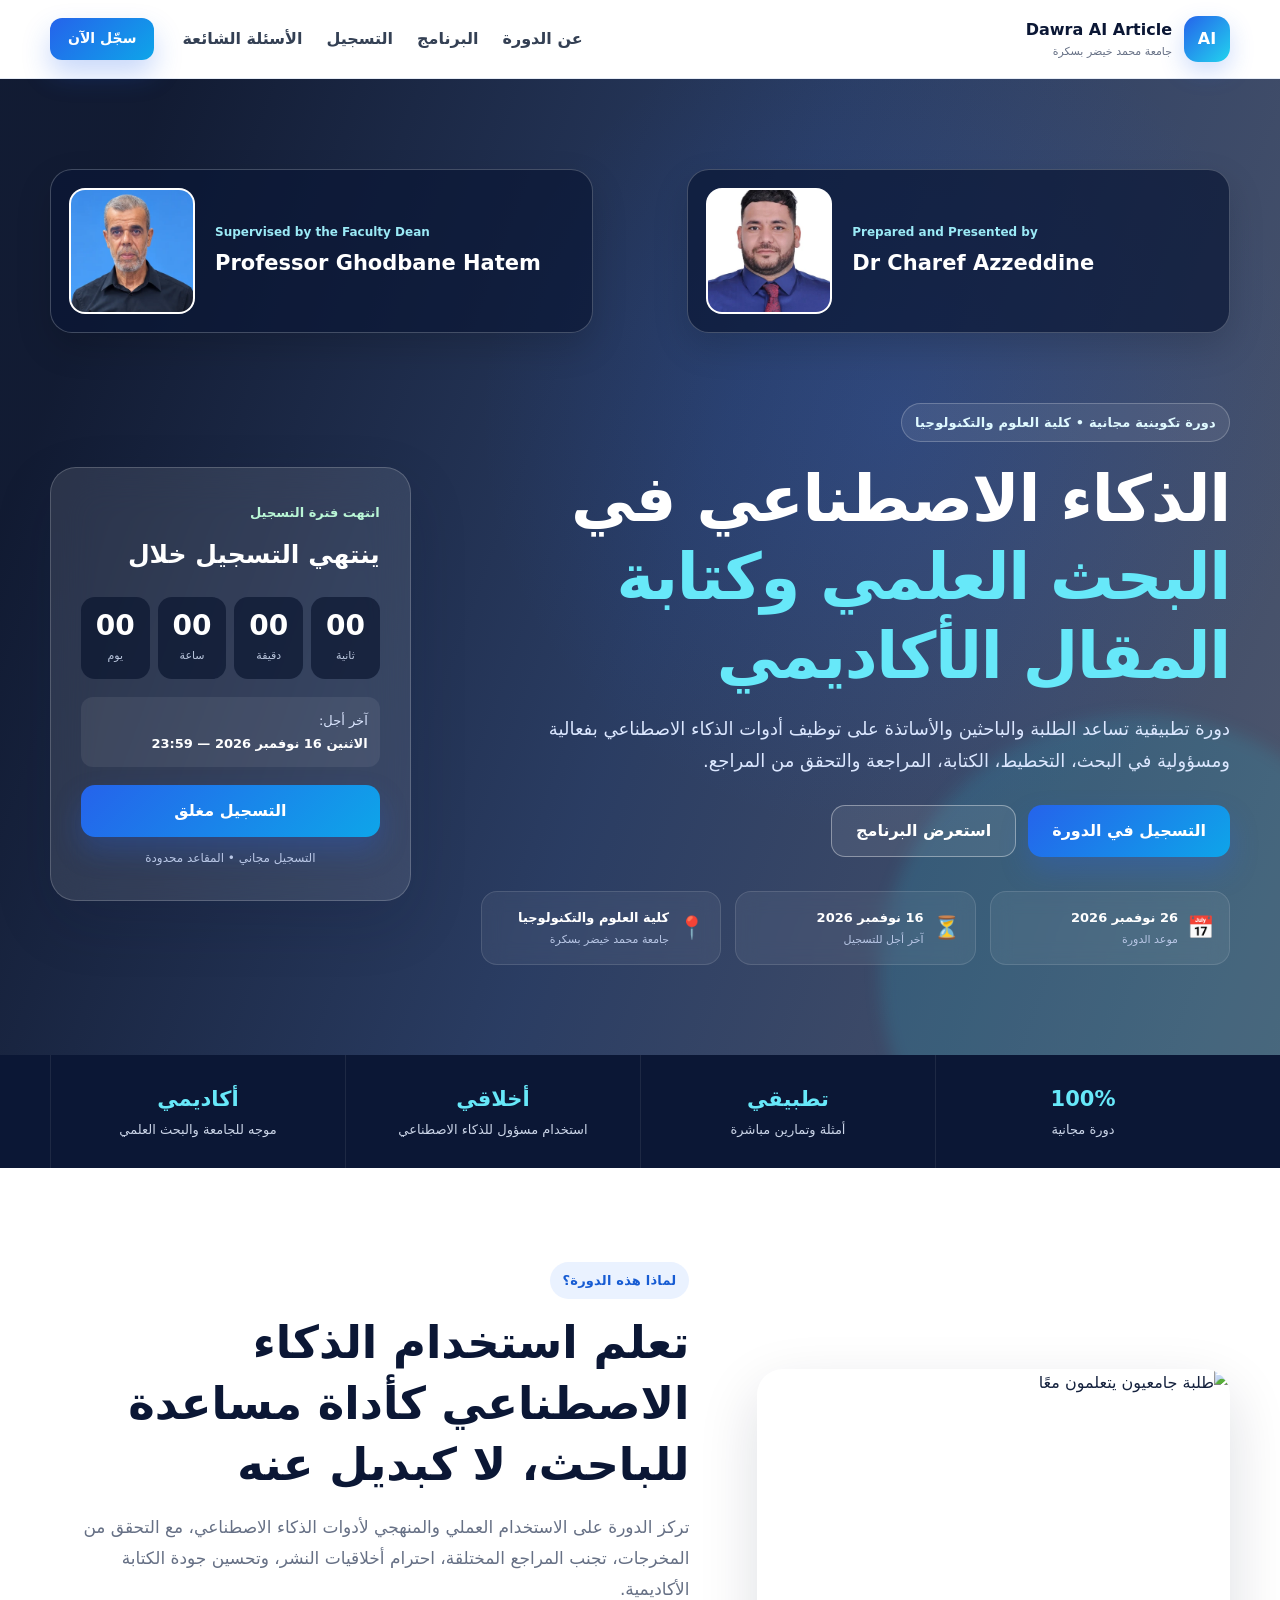
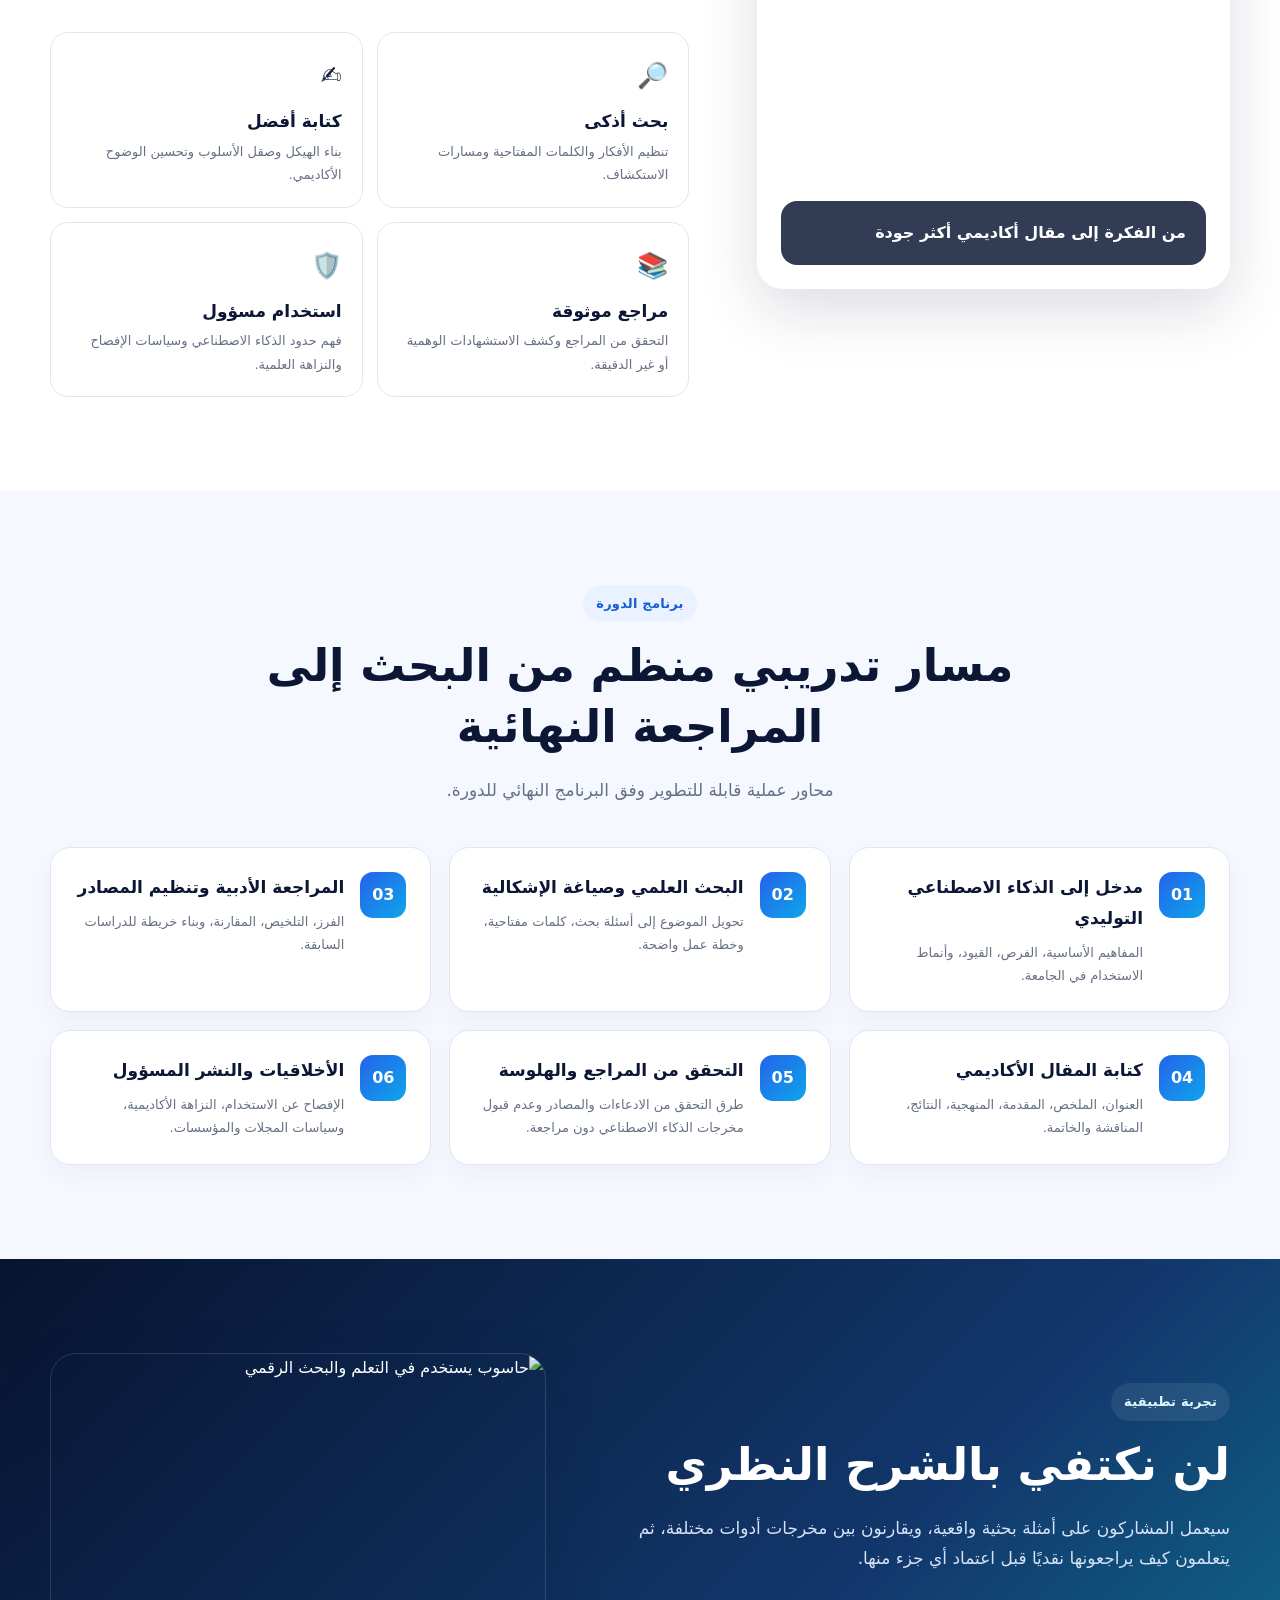
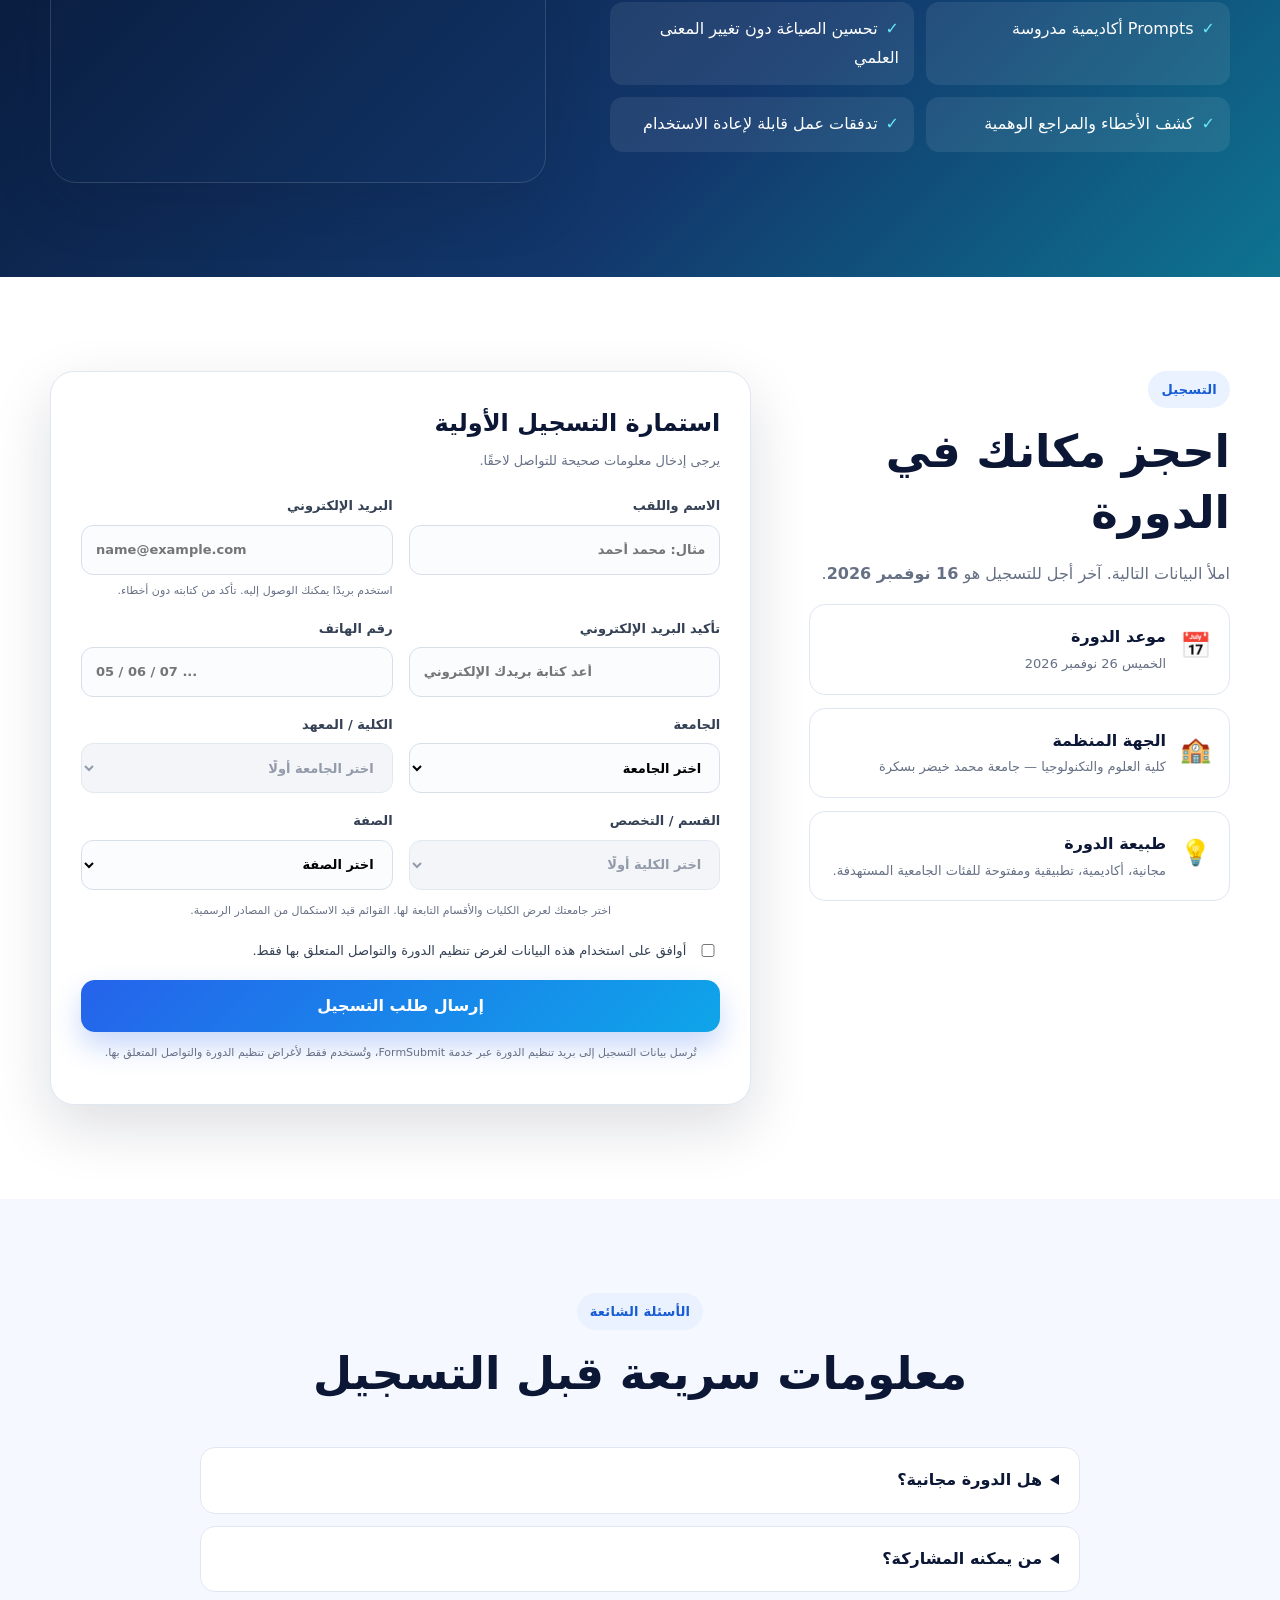
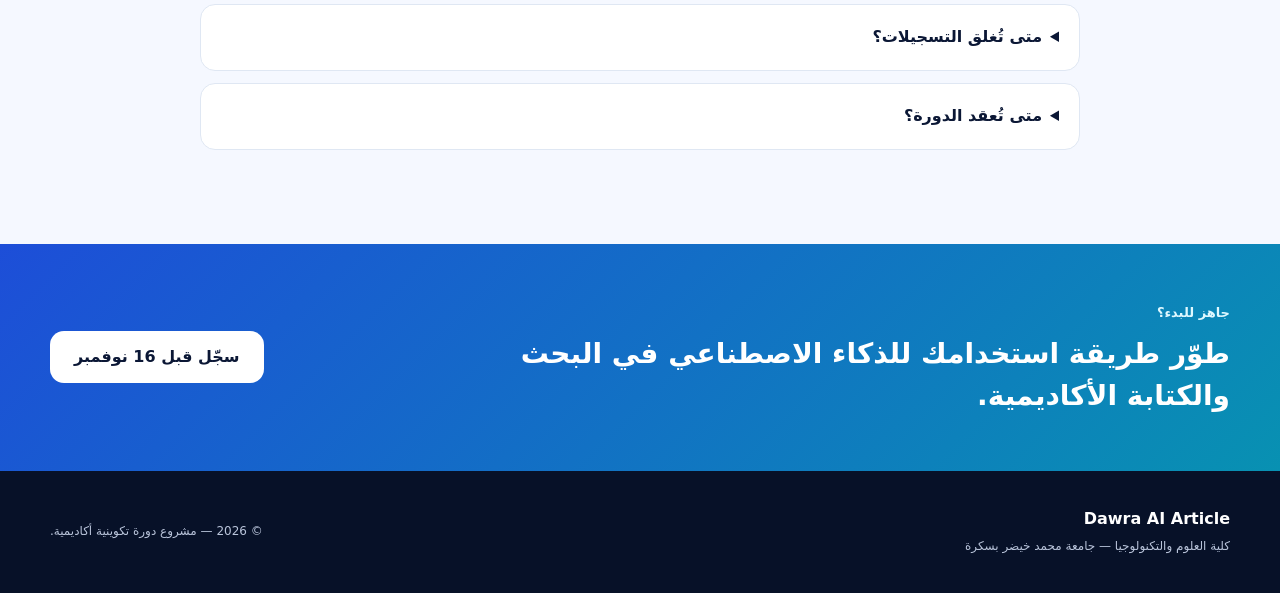
==== commit 410f0f03: "Refresh cached stylesheet for presenter layout" ====
--- a/website/index.html
+++ b/website/index.html
@@ -8,7 +8,7 @@
   <link rel="preconnect" href="https://fonts.googleapis.com">
   <link rel="preconnect" href="https://fonts.gstatic.com" crossorigin>
   <link href="https://fonts.googleapis.com/css2?family=Cairo:wght@400;500;600;700;800&display=swap" rel="stylesheet">
-  <link rel="stylesheet" href="assets/css/style.css">
+  <link rel="stylesheet" href="assets/css/style.css?v=course-presenters-1">
 </head>
 <body>
   <header class="topbar">
--- a/website/assets/css/style.css
+++ b/website/assets/css/style.css
@@ -105,7 +105,23 @@
 .hero-meta strong { font-size: 13px; }
 .hero-meta small { color: #b9c7e6; font-size: 11px; }
 
-.countdown-card {
+.hero-organizers {
+  grid-column: 1 / -1; display: flex; justify-content: space-between; gap: 28px;
+}
+.organizer-card {
+  display: flex; align-items: center; gap: 20px; width: 46%; padding: 18px;
+  border: 1px solid rgba(255,255,255,.22); border-radius: 22px;
+  background: rgba(11,23,53,.72); box-shadow: 0 14px 35px rgba(0,0,0,.15);
+}
+.organizer-card img {
+  flex: 0 0 126px; width: 126px; height: 126px; object-fit: cover;
+  border-radius: 16px; background: #fff; border: 2px solid rgba(255,255,255,.8);
+}
+.organizer-card > div { min-width: 0; }
+.organizer-role { margin: 0 0 7px; color: #9beaf6; font-size: 12px; font-weight: 700; line-height: 1.5; }
+.organizer-card h2 { margin: 0; color: #fff; font-size: 21px; line-height: 1.5; }
+
+.countdown-card {
   padding: 30px; border: 1px solid rgba(255,255,255,.19); border-radius: 26px;
   background: rgba(255,255,255,.10); backdrop-filter: blur(22px); box-shadow: var(--shadow);
 }
@@ -212,7 +228,9 @@
   .nav.open { display: flex; }
   .menu-toggle { display: block; }
   .hero-grid, .split, .showcase-grid, .registration-grid { grid-template-columns: 1fr; }
-  .hero-grid { gap: 36px; }
+  .hero-grid { gap: 36px; }
+  .hero-organizers { gap: 18px; }
+  .organizer-card { width: 50%; flex-direction: column; text-align: center; }
   .countdown-card { max-width: 600px; }
   .timeline { grid-template-columns: repeat(2,1fr); }
   .stats-grid { grid-template-columns: repeat(2,1fr); }
@@ -224,7 +242,11 @@
   .container { width: min(100% - 26px, 1180px); }
   .section { padding: 70px 0; }
   .hero { min-height: auto; }
-  .hero-grid { padding-block: 64px; }
+  .hero-grid { padding-block: 64px; }
+  .hero-organizers { flex-direction: column; }
+  .organizer-card { width: 100%; flex-direction: row; text-align: left; gap: 16px; padding: 16px; }
+  .organizer-card img { flex-basis: 100px; width: 100px; height: 100px; }
+  .organizer-card h2 { font-size: 18px; }
   .hero h1 { font-size: 37px; }
   .hero-lead { font-size: 15px; }
   .hero-actions .btn { width: 100%; }
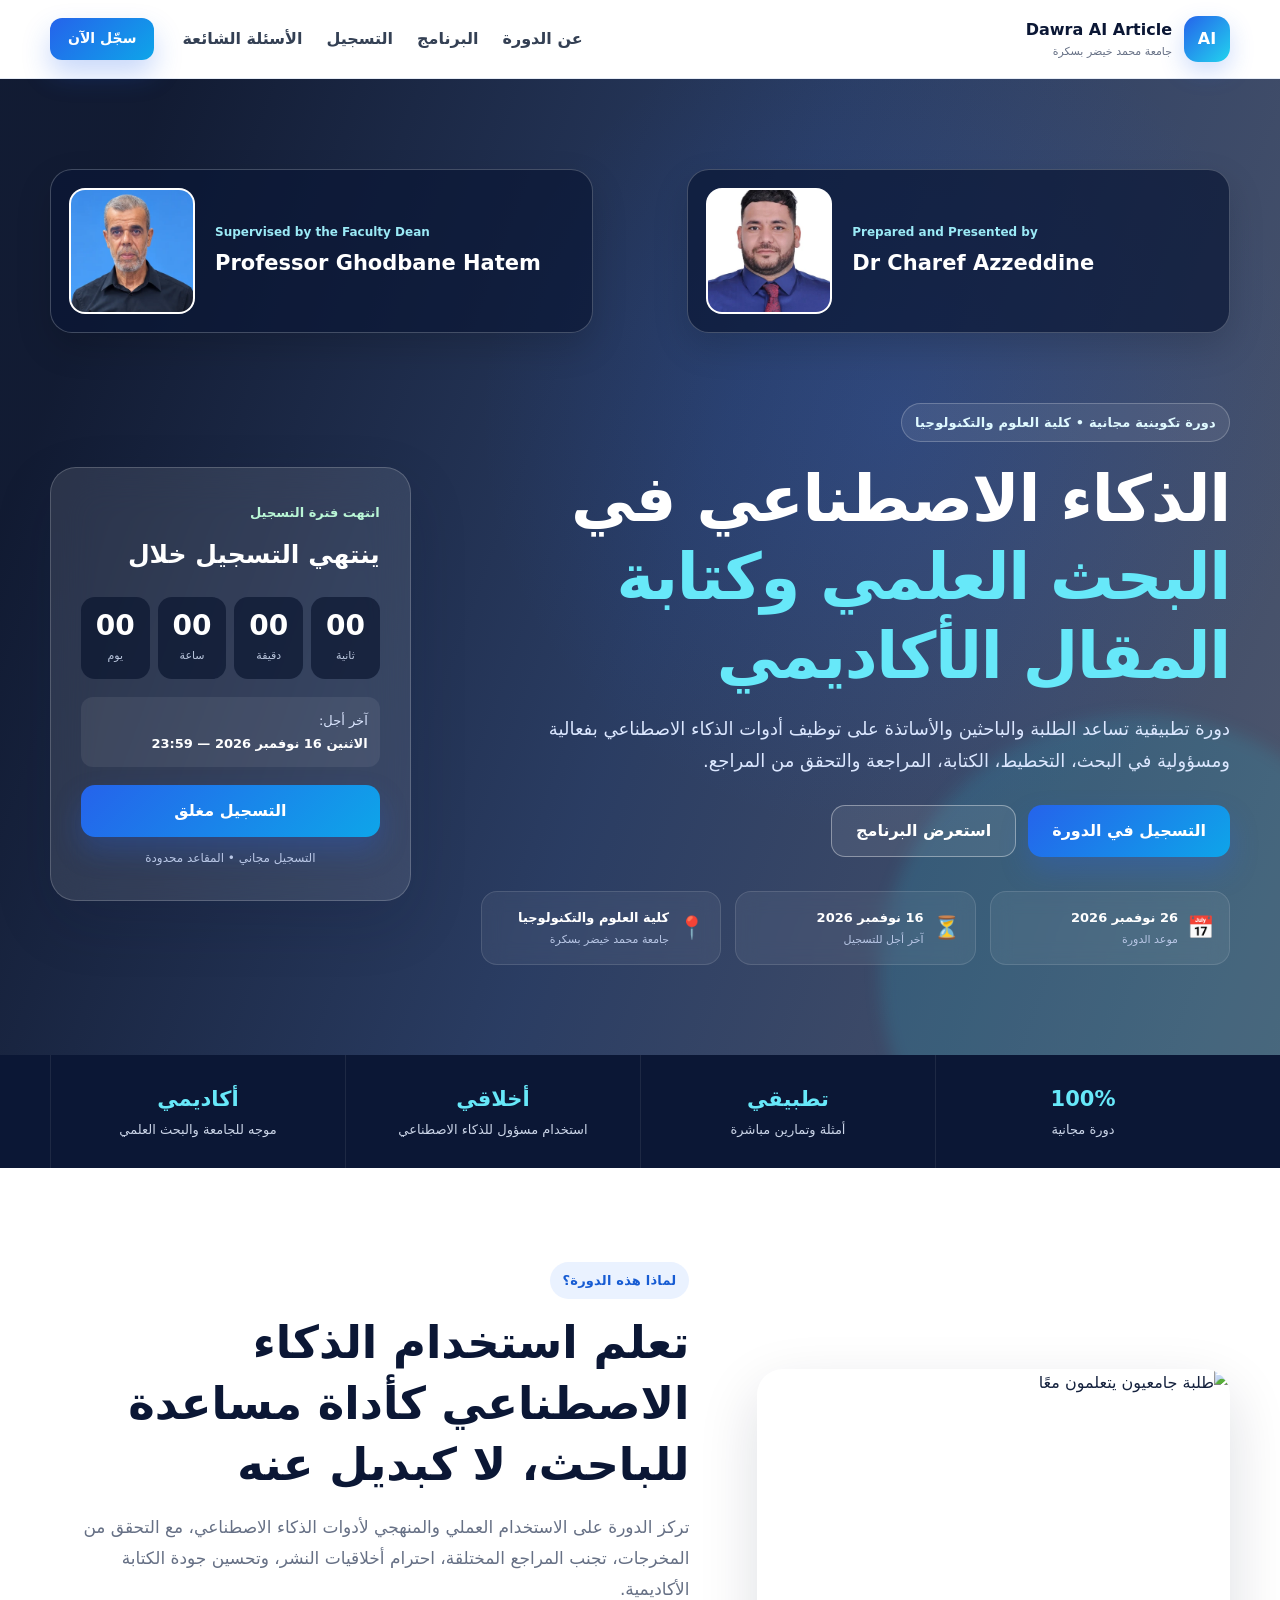
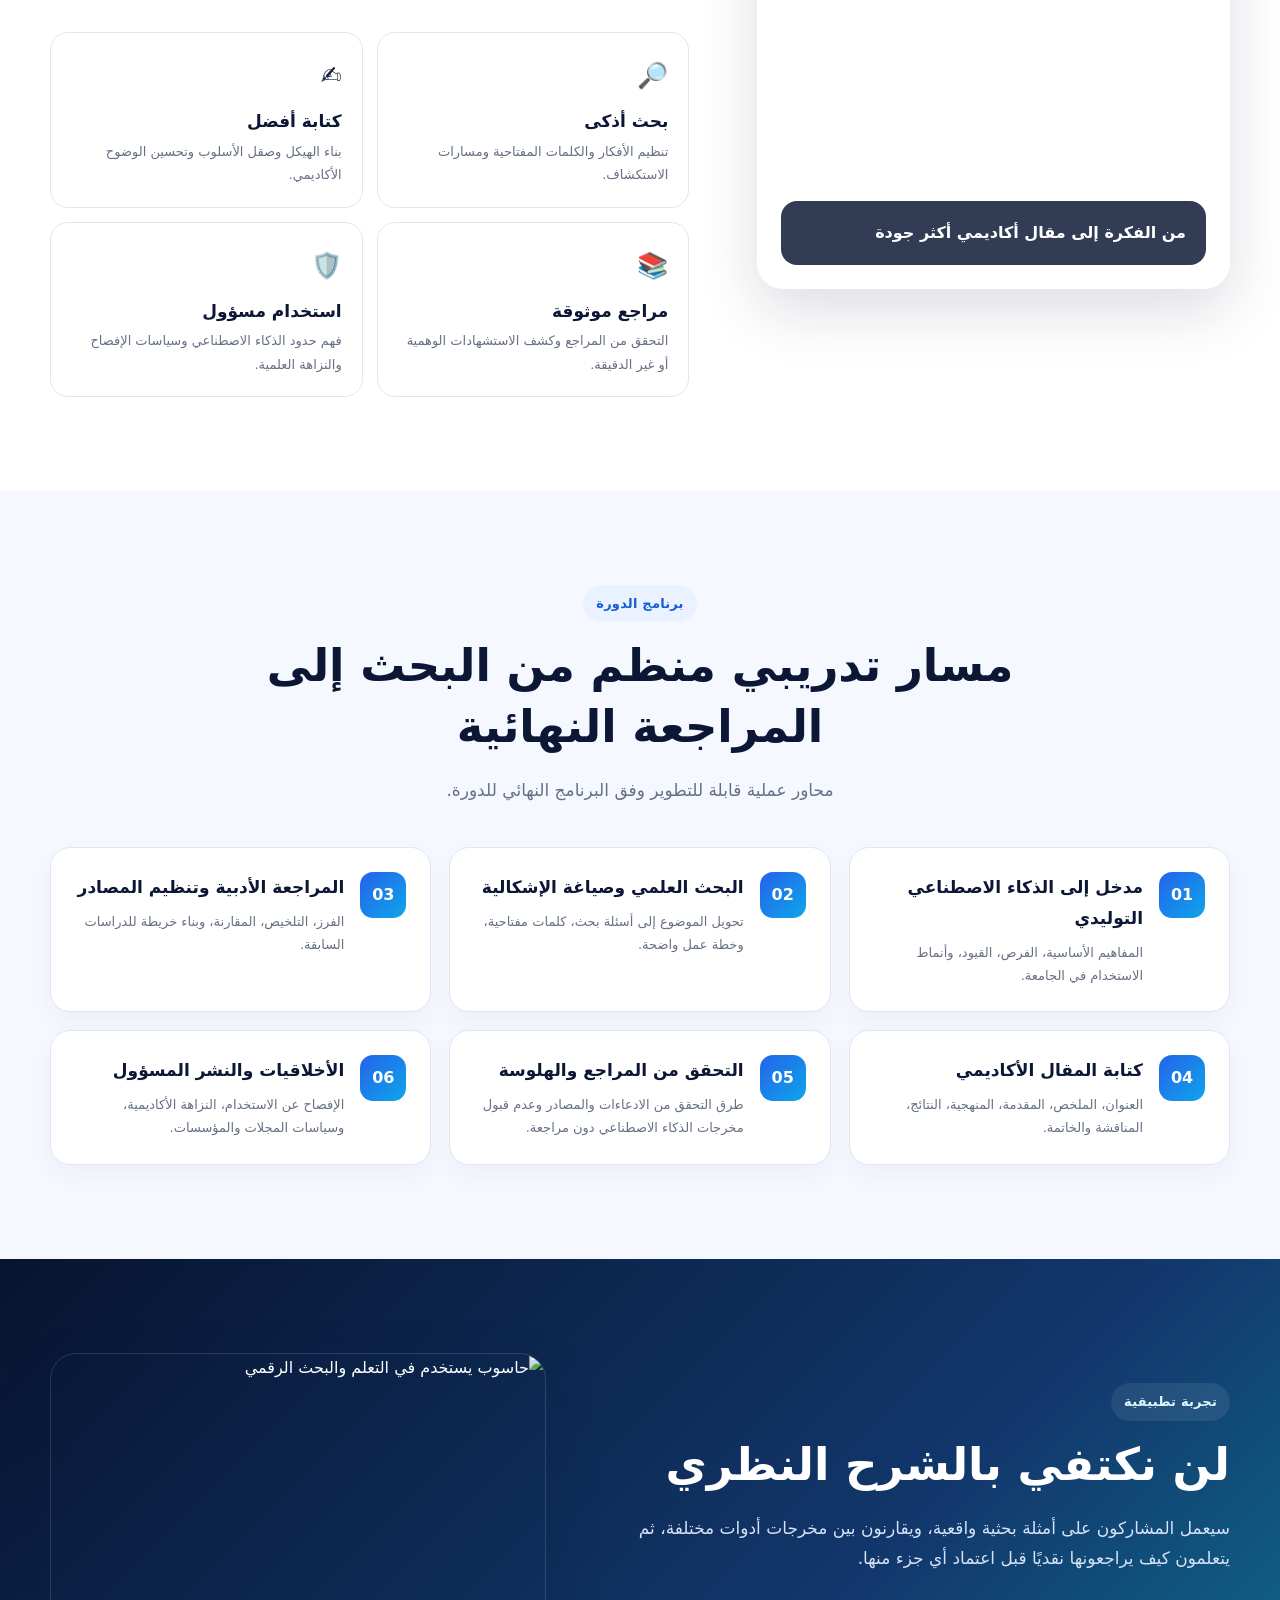
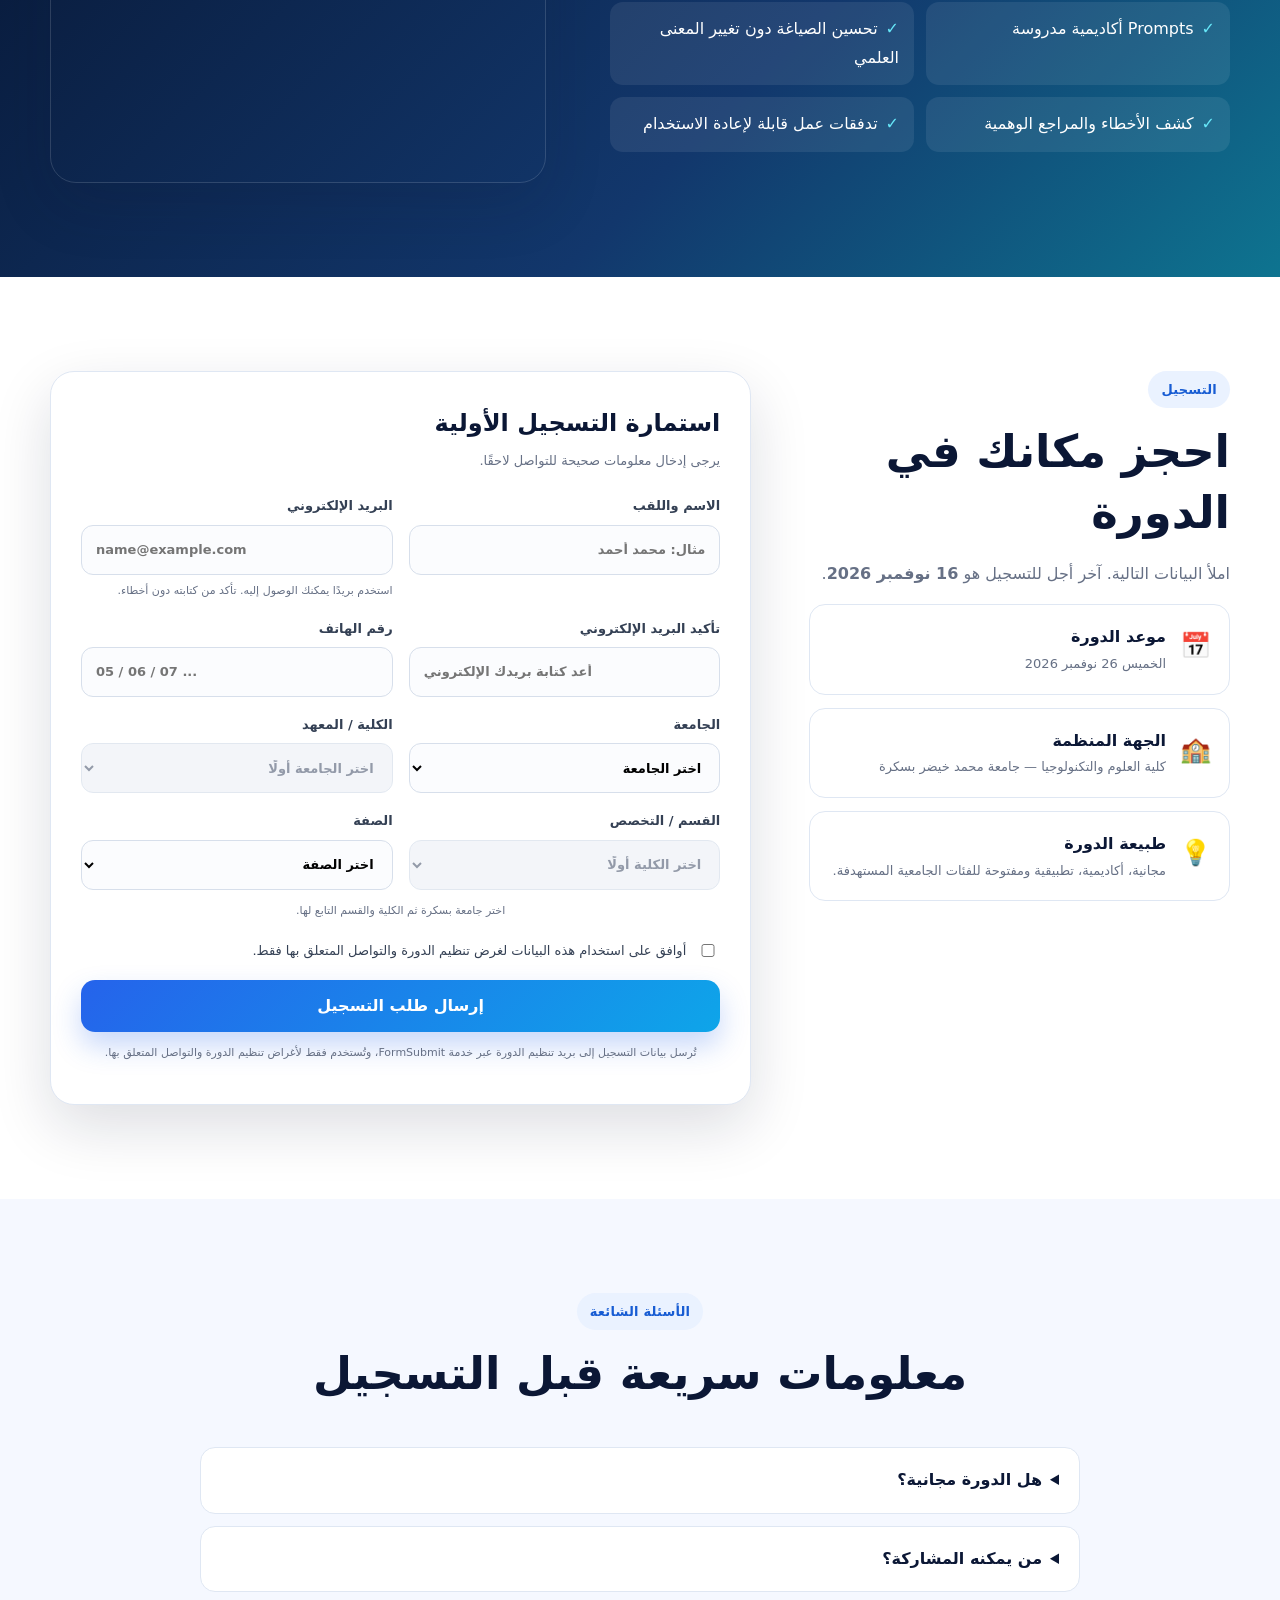
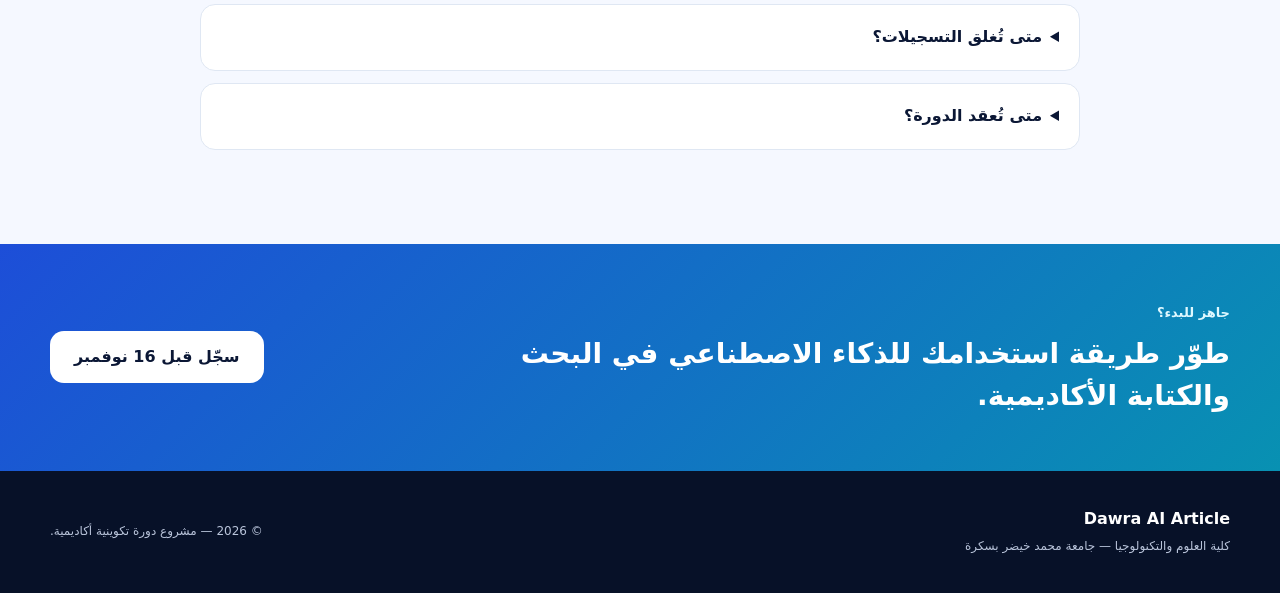
==== commit aa262675: "Refresh registration script for Biskra selections" ====
--- a/website/index.html
+++ b/website/index.html
@@ -278,6 +278,6 @@
     </div>
   </footer>
 
-  <script src="assets/js/app.js"></script>
+  <script src="assets/js/app.js?v=biskra-faculties-1"></script>
 </body>
 </html>
